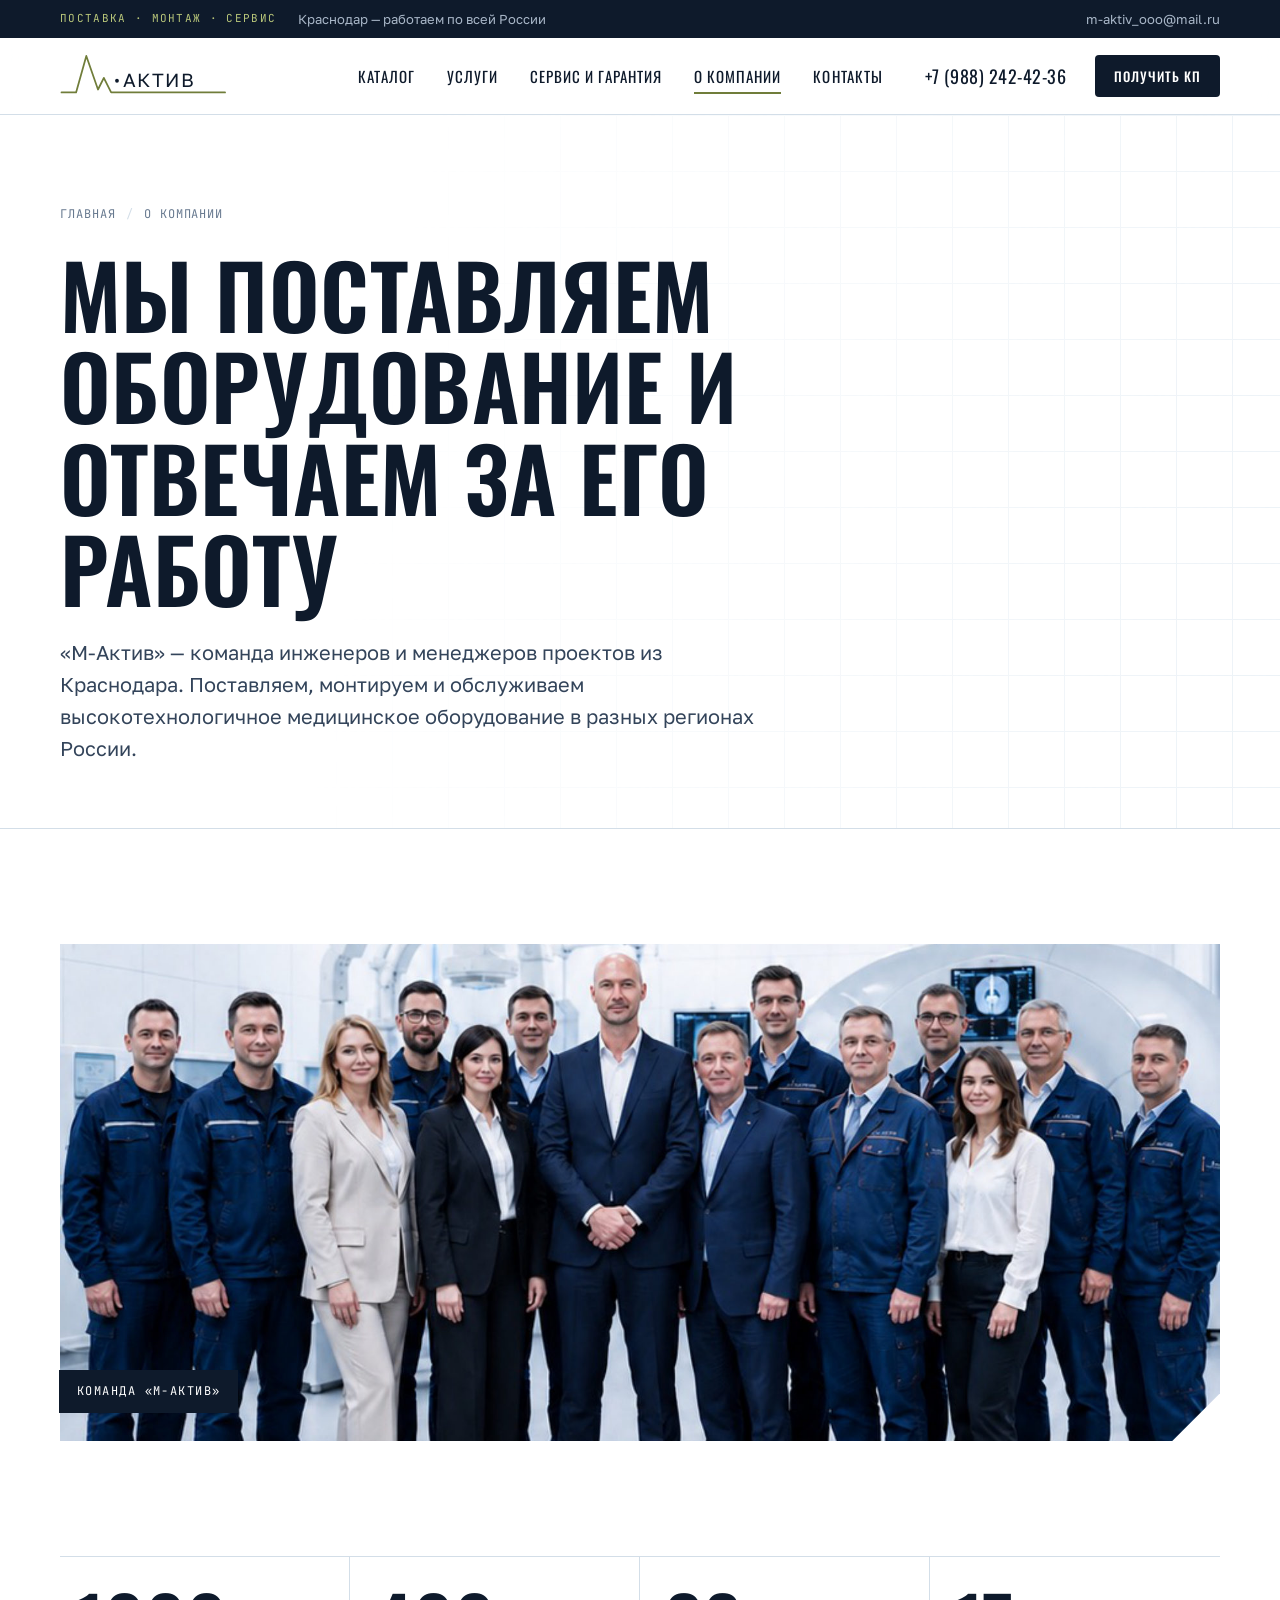
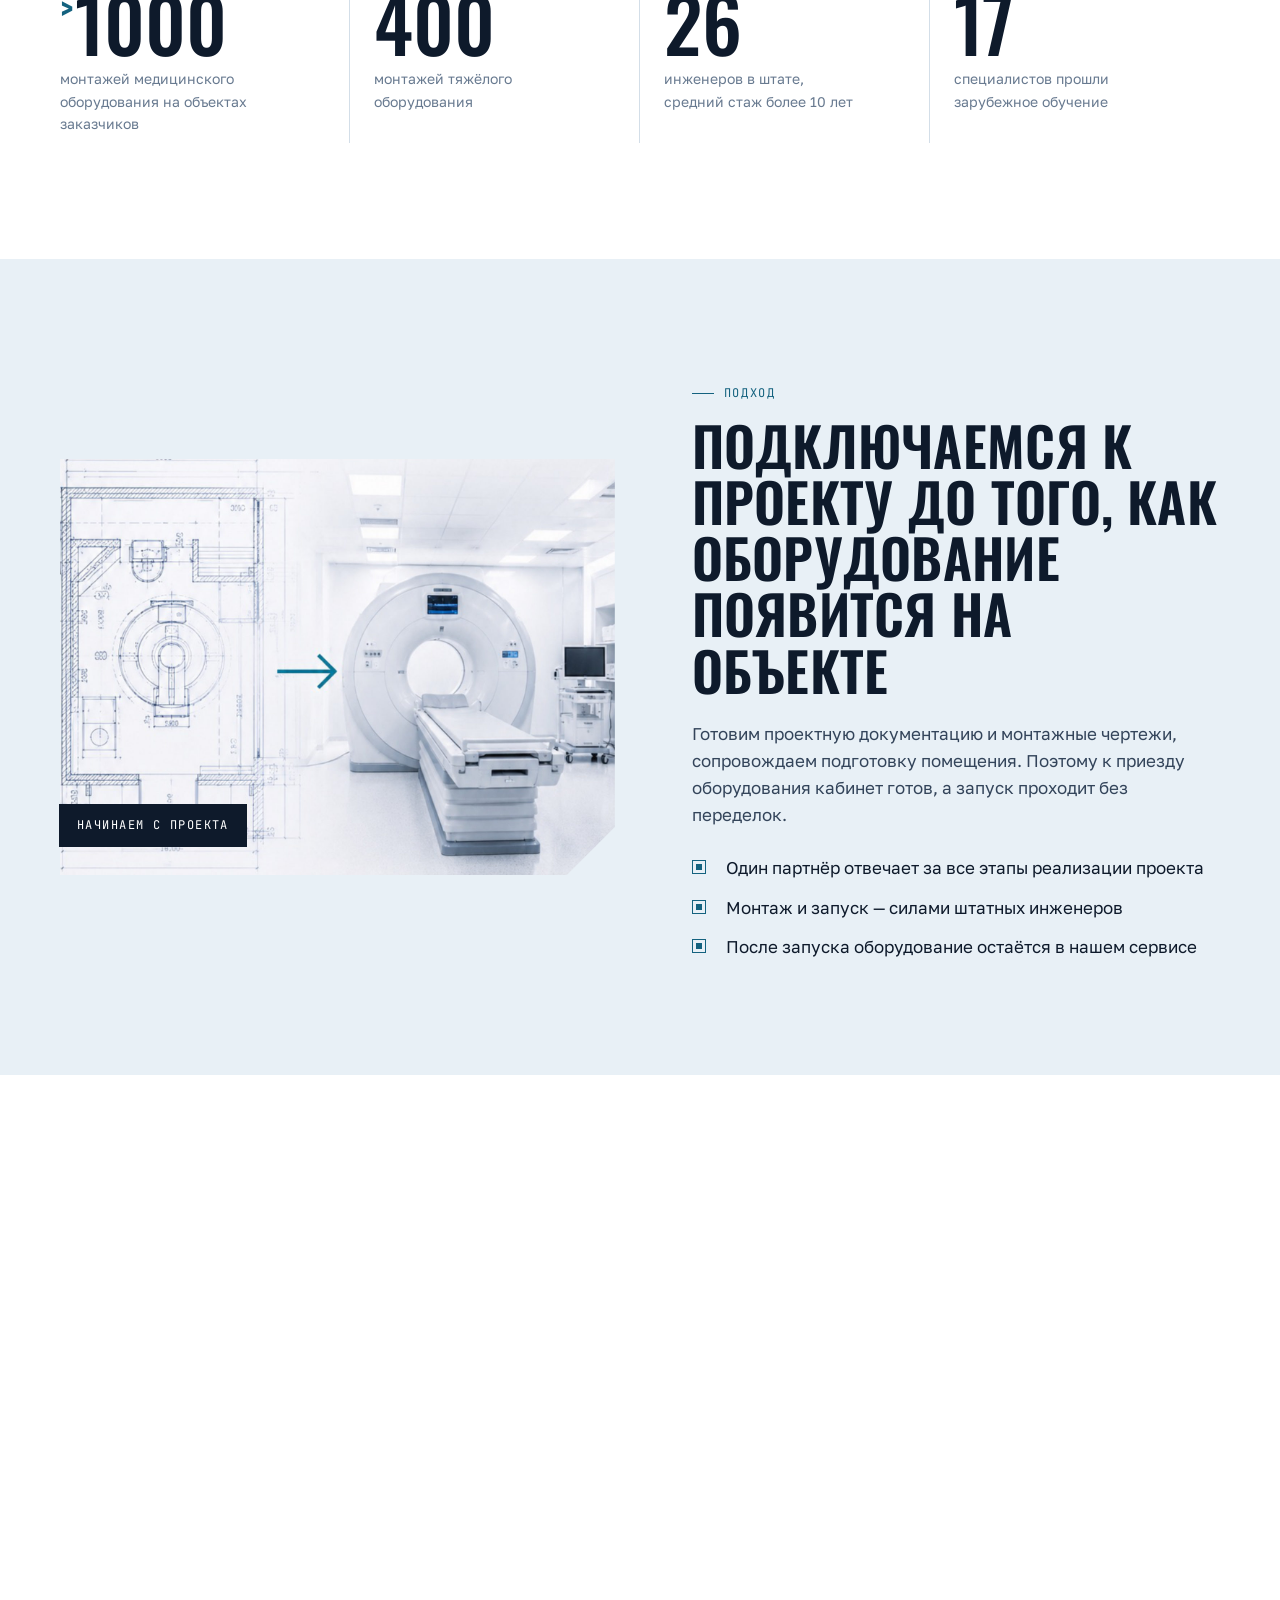
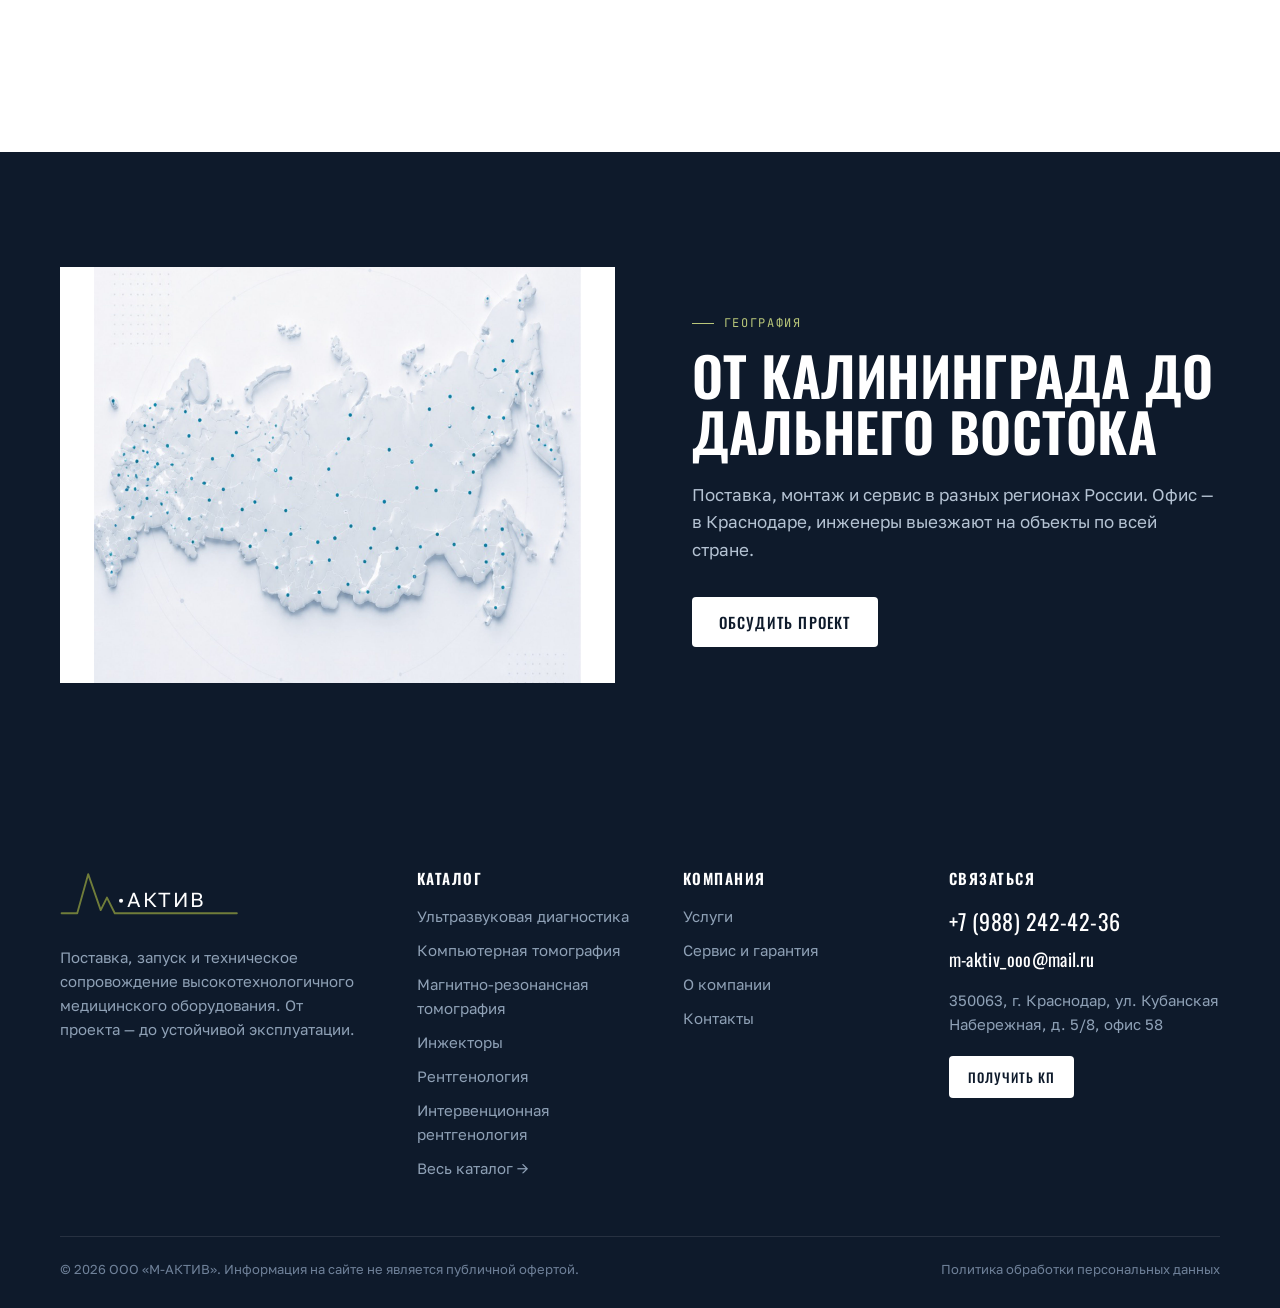
==== about.html @ 9fd32ac4 "[agent] add: страницы услуг, сервиса, о компании, контактов и политики Co-Authored-By: Claude Opus 5" ====
<!doctype html>
<html lang="ru">
<head>
  <meta charset="utf-8">
  <meta name="viewport" content="width=device-width, initial-scale=1">
  <title>О компании — М-Актив</title>
  <meta name="description" content="ООО «М-Актив» — поставка, монтаж и сервис высокотехнологичного медицинского оборудования. 26 инженеров, более 1000 монтажей, работа по всей России.">
  <link rel="icon" href="assets/img/favicon.svg" type="image/svg+xml">
  <link rel="preconnect" href="https://fonts.googleapis.com">
  <link rel="preconnect" href="https://fonts.gstatic.com" crossorigin>
  <link href="https://fonts.googleapis.com/css2?family=Golos+Text:wght@400;500;600&family=JetBrains+Mono:wght@400;500&family=Oswald:wght@400;500;600&display=swap" rel="stylesheet">
  <link rel="stylesheet" href="assets/css/style.css">
</head>
<body data-page="about">
  <div id="site-header"></div>

  <main>
    <section class="page-hero">
      <div class="wrap">
        <nav class="crumbs"><a href="index.html">Главная</a><span>/</span>О компании</nav>
        <h1>Мы поставляем оборудование и отвечаем за его работу</h1>
        <p class="page-hero__lead">«М-Актив» — команда инженеров и менеджеров проектов из Краснодара. Поставляем, монтируем и обслуживаем высокотехнологичное медицинское оборудование в разных регионах России.</p>
      </div>
    </section>

    <section class="section section--white" style="padding-bottom:0">
      <div class="wrap">
        <div class="split__media reveal">
          <img src="assets/img/team.jpg" alt="Команда М-Актив" style="aspect-ratio:21/9">
          <div class="tag">Команда «М-Актив»</div>
        </div>
      </div>
    </section>

    <section class="section section--white">
      <div class="wrap">
        <div class="stats reveal">
          <div class="stat"><div class="stat__num"><sup>&gt;</sup>1000</div><div class="stat__txt">монтажей медицинского оборудования на объектах заказчиков</div></div>
          <div class="stat"><div class="stat__num">400</div><div class="stat__txt">монтажей тяжёлого оборудования</div></div>
          <div class="stat"><div class="stat__num">26</div><div class="stat__txt">инженеров в штате, средний стаж более 10 лет</div></div>
          <div class="stat"><div class="stat__num">17</div><div class="stat__txt">специалистов прошли зарубежное обучение</div></div>
        </div>
      </div>
    </section>

    <section class="section section--ice">
      <div class="wrap split">
        <div class="split__media reveal">
          <img src="assets/img/project.jpg" alt="Монтажный чертёж кабинета МРТ и готовый кабинет">
          <div class="tag">Начинаем с проекта</div>
        </div>
        <div class="reveal">
          <span class="label">Подход</span>
          <h2>Подключаемся к проекту до того, как оборудование появится на объекте</h2>
          <p>Готовим проектную документацию и монтажные чертежи, сопровождаем подготовку помещения. Поэтому к приезду оборудования кабинет готов, а запуск проходит без переделок.</p>
          <ul class="checklist">
            <li>Один партнёр отвечает за все этапы реализации проекта</li>
            <li>Монтаж и запуск — силами штатных инженеров</li>
            <li>После запуска оборудование остаётся в нашем сервисе</li>
          </ul>
        </div>
      </div>
    </section>

    <section class="section section--white">
      <div class="wrap">
        <div class="section-head reveal">
          <div><span class="label">Партнёры</span><h2>Партнёрские и дистрибьюторские статусы</h2></div>
          <p>Работаем с ведущими производителями медицинского оборудования. Официальный сервисный партнёр Philips и Siemens Healthineers.</p>
        </div>
        <div class="brands reveal">
          <div class="brand"><div>Philips<small>Healthcare</small></div></div>
          <div class="brand"><div>Siemens<small>Healthineers</small></div></div>
          <div class="brand"><div>GE<small>HealthCare</small></div></div>
          <div class="brand"><div>Mindray<small>Medical</small></div></div>
        </div>
        <p class="brands-more reveal">А также: Canon Medical Systems · Brainlab · Dräger Medical · Ulrich Medical · Accuray</p>
      </div>
    </section>

    <section class="section section--dark">
      <div class="wrap split">
        <div class="split__media reveal">
          <img src="assets/img/map.jpg" alt="Карта объектов М-Актив" style="clip-path:none;object-fit:contain;background:#fff">
        </div>
        <div class="reveal">
          <span class="label" style="color:var(--olive-soft)">География</span>
          <h2>От Калининграда до Дальнего Востока</h2>
          <p>Поставка, монтаж и сервис в разных регионах России. Офис — в Краснодаре, инженеры выезжают на объекты по всей стране.</p>
          <div class="hero__actions"><button class="btn btn--light" data-kp>Обсудить проект</button></div>
        </div>
      </div>
    </section>
  </main>

  <div id="site-footer"></div>

  <script src="assets/js/catalog-data.js"></script>
  <script src="assets/js/layout.js"></script>
  <script>initLayout();</script>
</body>
</html>
---- assets/css/style.css ----
/* =========================================================
   М-АКТИВ — стиль «Клиническая точность»
   ========================================================= */
:root {
  --ink: #0E1A2B;
  --ink-2: #33445A;
  --muted: #687A90;
  --bg: #F5F8FB;
  --paper: #FFFFFF;
  --ice: #E8F0F6;
  --ice-2: #DCE7F0;
  --line: #D3DEE8;
  --accent: #14627F;
  --accent-deep: #0C4A62;
  --blue: #1C55A6;
  --olive: #707D3A;
  --olive-soft: #B9C77A;

  --f-display: "Oswald", "Arial Narrow", sans-serif;
  --f-body: "Golos Text", "Segoe UI", sans-serif;
  --f-mono: "JetBrains Mono", Consolas, monospace;

  --wrap: 1240px;
  --gutter: clamp(16px, 4vw, 40px);
  --radius: 4px;
  --shadow: 0 1px 2px rgba(14, 26, 43, .04), 0 12px 32px -12px rgba(14, 26, 43, .14);
  --ease: cubic-bezier(.2, .7, .2, 1);
}

*, *::before, *::after { box-sizing: border-box; }
html { scroll-behavior: smooth; -webkit-text-size-adjust: 100%; }
body {
  margin: 0;
  font-family: var(--f-body);
  font-size: 17px;
  line-height: 1.6;
  color: var(--ink-2);
  background: var(--bg);
  overflow-x: hidden;
}
img { max-width: 100%; display: block; }
a { color: inherit; text-decoration: none; }
button { font: inherit; cursor: pointer; }
h1, h2, h3, h4 {
  font-family: var(--f-display);
  color: var(--ink);
  font-weight: 600;
  text-transform: uppercase;
  line-height: 1.04;
  letter-spacing: .005em;
  margin: 0;
}
p { margin: 0; }

.wrap { width: 100%; max-width: var(--wrap); margin: 0 auto; padding: 0 var(--gutter); }

/* ---------- мелкие элементы ---------- */
.label {
  font-family: var(--f-mono);
  font-size: 12px;
  letter-spacing: .14em;
  text-transform: uppercase;
  color: var(--accent);
  display: inline-flex;
  align-items: center;
  gap: 10px;
}
.label::before { content: ""; width: 22px; height: 1px; background: currentColor; }

.btn {
  display: inline-flex; align-items: center; justify-content: center; gap: 10px;
  min-height: 50px; padding: 0 26px;
  font-family: var(--f-display); font-size: 15px; font-weight: 500;
  letter-spacing: .08em; text-transform: uppercase;
  border: 1px solid transparent; border-radius: var(--radius);
  transition: background .25s var(--ease), color .25s var(--ease), border-color .25s var(--ease), transform .25s var(--ease);
  white-space: nowrap;
}
.btn svg { width: 18px; height: 18px; transition: transform .25s var(--ease); }
.btn:hover svg { transform: translateX(4px); }
.btn--primary { background: var(--ink); color: #fff; }
.btn--primary:hover { background: var(--accent); }
.btn--accent { background: var(--accent); color: #fff; }
.btn--accent:hover { background: var(--accent-deep); }
.btn--ghost { border-color: var(--ink); color: var(--ink); background: transparent; }
.btn--ghost:hover { background: var(--ink); color: #fff; }
.btn--light { background: #fff; color: var(--ink); }
.btn--light:hover { background: var(--olive-soft); }
.btn--sm { min-height: 42px; padding: 0 18px; font-size: 13px; }
.btn--block { width: 100%; }

.link-arrow {
  font-family: var(--f-display); text-transform: uppercase; letter-spacing: .08em;
  font-size: 14px; color: var(--accent); display: inline-flex; align-items: center; gap: 8px;
}
.link-arrow::after { content: "→"; transition: transform .25s var(--ease); }
.link-arrow:hover::after { transform: translateX(4px); }

/* ---------- шапка ---------- */
.topbar { background: var(--ink); color: #A9B7C8; font-size: 13px; }
.topbar .wrap { display: flex; justify-content: space-between; align-items: center; min-height: 38px; gap: 16px; }
.topbar a:hover { color: #fff; }
.topbar__left { display: flex; gap: 22px; align-items: center; }
.topbar__right { display: flex; gap: 22px; align-items: center; }
.topbar__badge { font-family: var(--f-mono); font-size: 11px; letter-spacing: .12em; text-transform: uppercase; color: var(--olive-soft); }

.header {
  position: sticky; top: 0; z-index: 50;
  background: rgba(255, 255, 255, .92);
  backdrop-filter: saturate(1.4) blur(12px);
  -webkit-backdrop-filter: saturate(1.4) blur(12px);
  border-bottom: 1px solid var(--line);
}
.header .wrap { display: flex; align-items: center; gap: 28px; min-height: 76px; }
.logo { display: inline-flex; align-items: center; flex-shrink: 0; }
.logo svg { width: 168px; height: auto; }
.nav { display: flex; gap: 4px; margin-left: auto; }
.nav a {
  font-family: var(--f-display); font-size: 15px; letter-spacing: .07em; text-transform: uppercase;
  color: var(--ink); padding: 10px 14px; position: relative;
}
.nav a::after {
  content: ""; position: absolute; left: 14px; right: 14px; bottom: 4px; height: 2px;
  background: var(--olive); transform: scaleX(0); transform-origin: left; transition: transform .3s var(--ease);
}
.nav a:hover::after, .nav a.is-active::after { transform: scaleX(1); }
.header__phone { font-family: var(--f-display); font-size: 18px; color: var(--ink); letter-spacing: .03em; white-space: nowrap; }
.header__phone:hover { color: var(--accent); }
.burger { display: none; width: 46px; height: 46px; border: 1px solid var(--line); background: #fff; border-radius: var(--radius); margin-left: auto; position: relative; }
.burger span, .burger span::before, .burger span::after {
  position: absolute; left: 12px; width: 20px; height: 2px; background: var(--ink); content: ""; transition: transform .3s var(--ease), opacity .2s;
}
.burger span { top: 22px; }
.burger span::before { left: 0; top: -7px; }
.burger span::after { left: 0; top: 7px; }
.menu-open .burger span { background: transparent; }
.menu-open .burger span::before { transform: translateY(7px) rotate(45deg); }
.menu-open .burger span::after { transform: translateY(-7px) rotate(-45deg); }

.mobile-menu {
  display: none; position: fixed; inset: 76px 0 0 0; z-index: 49; background: #fff;
  padding: 24px var(--gutter) 40px; overflow-y: auto; flex-direction: column; gap: 4px;
}
.menu-open .mobile-menu { display: flex; }
.mobile-menu a.mm-link {
  font-family: var(--f-display); font-size: 28px; text-transform: uppercase; color: var(--ink);
  padding: 12px 0; border-bottom: 1px solid var(--line);
}
.mobile-menu .mm-contacts { margin-top: 24px; display: grid; gap: 10px; font-size: 18px; color: var(--ink); }
.mobile-menu .btn { margin-top: 20px; }

/* ---------- секции ---------- */
.section { padding: clamp(64px, 9vw, 120px) 0; position: relative; }
.section--white { background: var(--paper); }
.section--ice { background: var(--ice); }
.section--dark { background: var(--ink); color: #B5C3D3; }
.section--dark h2, .section--dark h3 { color: #fff; }
.section-head { display: flex; justify-content: space-between; align-items: end; gap: 32px; margin-bottom: clamp(36px, 5vw, 56px); flex-wrap: wrap; }
.section-head h2 { font-size: clamp(34px, 5vw, 60px); margin-top: 14px; max-width: 16ch; }
.section-head p { max-width: 46ch; color: var(--muted); }
.section--dark .section-head p { color: #8FA1B6; }

/* сетка из тонких технических линий на фоне */
.tech-bg {
  background-image:
    linear-gradient(var(--line) 1px, transparent 1px),
    linear-gradient(90deg, var(--line) 1px, transparent 1px);
  background-size: 64px 64px;
  background-position: -1px -1px;
}

/* ---------- первый экран (общий для внутренних страниц) ---------- */
.page-hero { position: relative; padding: clamp(48px, 7vw, 96px) 0 clamp(40px, 5vw, 64px); background: var(--paper); overflow: hidden; border-bottom: 1px solid var(--line); }
.page-hero::before {
  content: ""; position: absolute; inset: 0; opacity: .55;
  background-image: linear-gradient(var(--ice-2) 1px, transparent 1px), linear-gradient(90deg, var(--ice-2) 1px, transparent 1px);
  background-size: 56px 56px;
  mask-image: linear-gradient(100deg, transparent 30%, #000 100%);
  -webkit-mask-image: linear-gradient(100deg, transparent 30%, #000 100%);
}
.page-hero .wrap { position: relative; }
.crumbs { font-family: var(--f-mono); font-size: 12px; letter-spacing: .08em; text-transform: uppercase; color: var(--muted); display: flex; gap: 10px; flex-wrap: wrap; margin-bottom: 24px; }
.crumbs a:hover { color: var(--accent); }
.crumbs span { color: var(--line); }
.page-hero h1 { font-size: clamp(40px, 7vw, 88px); max-width: 15ch; }
.page-hero__lead { margin-top: 22px; max-width: 58ch; font-size: clamp(17px, 1.6vw, 20px); color: var(--ink-2); }

/* ---------- пульс-линия ---------- */
.pulse-line { width: 100%; height: 80px; display: block; }
.pulse-line path { stroke: var(--olive); stroke-width: 2; fill: none; stroke-dasharray: 2200; stroke-dashoffset: 2200; animation: draw 2.6s .3s var(--ease) forwards; }
@keyframes draw { to { stroke-dashoffset: 0; } }

/* ---------- карточки направлений ---------- */
.cat-grid { display: grid; grid-template-columns: repeat(4, 1fr); gap: 1px; background: var(--line); border: 1px solid var(--line); }
.cat-card {
  background: var(--paper); padding: 26px 24px 24px; display: flex; flex-direction: column; gap: 14px; min-height: 230px;
  position: relative; transition: background .3s var(--ease);
}
.cat-card:hover { background: var(--ice); }
.cat-card__num { font-family: var(--f-mono); font-size: 12px; color: var(--muted); letter-spacing: .1em; }
.cat-card__icon { width: 46px; height: 46px; color: var(--accent); }
.cat-card__icon svg { width: 100%; height: 100%; }
.cat-card h3 { font-size: 22px; line-height: 1.1; }
.cat-card p { font-size: 14px; color: var(--muted); }
.cat-card__more { margin-top: auto; font-family: var(--f-mono); font-size: 12px; letter-spacing: .1em; text-transform: uppercase; color: var(--accent); }
.cat-card__arrow { position: absolute; top: 24px; right: 22px; color: var(--line); font-size: 22px; transition: color .3s, transform .3s var(--ease); }
.cat-card:hover .cat-card__arrow { color: var(--accent); transform: translate(3px, -3px); }
.cat-card--photo { padding: 0; overflow: hidden; }
.cat-card--photo .cat-card__img { aspect-ratio: 16/10; overflow: hidden; }
.cat-card--photo .cat-card__img img { width: 100%; height: 100%; object-fit: cover; transition: transform .8s var(--ease); }
.cat-card--photo:hover .cat-card__img img { transform: scale(1.05); }
.cat-card--photo .cat-card__body { padding: 20px 24px 24px; display: flex; flex-direction: column; gap: 10px; flex: 1; }

/* ---------- цифры ---------- */
.stats { display: grid; grid-template-columns: repeat(4, 1fr); border-top: 1px solid var(--line); }
.stat { padding: 28px 24px 8px 0; border-right: 1px solid var(--line); }
.stat + .stat { padding-left: 24px; }
.stat:last-child { border-right: 0; }
.stat__num { font-family: var(--f-display); font-size: clamp(48px, 6vw, 84px); line-height: .95; color: var(--ink); font-weight: 500; }
.stat__num sup { font-size: .45em; color: var(--accent); vertical-align: top; position: relative; top: .2em; margin-right: 2px; }
.stat__txt { margin-top: 10px; font-size: 14px; color: var(--muted); max-width: 22ch; }
.section--dark .stats, .section--dark .stat { border-color: rgba(255, 255, 255, .12); }
.section--dark .stat__num { color: #fff; }

/* ---------- путь проекта ---------- */
.steps { display: grid; grid-template-columns: repeat(7, 1fr); position: relative; }
.steps::before { content: ""; position: absolute; left: 0; right: 0; top: 23px; height: 1px; background: rgba(255, 255, 255, .18); }
.step { position: relative; padding-right: 16px; }
.step__dot {
  width: 47px; height: 47px; border-radius: 50%; border: 1px solid rgba(255, 255, 255, .25); background: var(--ink);
  display: grid; place-items: center; font-family: var(--f-mono); font-size: 13px; color: var(--olive-soft); position: relative;
}
.step h3 { font-size: 20px; margin: 22px 0 8px; }
.step p { font-size: 14px; color: #8FA1B6; }

/* ---------- блок фото + текст ---------- */
.split { display: grid; grid-template-columns: 1.05fr 1fr; gap: clamp(32px, 6vw, 88px); align-items: center; }
.split--rev .split__media { order: 2; }
.split__media { position: relative; }
.split__media img { width: 100%; aspect-ratio: 4/3; object-fit: cover; clip-path: polygon(0 0, 100% 0, 100% calc(100% - 48px), calc(100% - 48px) 100%, 0 100%); }
.split__media .tag {
  position: absolute; left: -1px; bottom: 28px; background: var(--ink); color: #fff; padding: 12px 18px;
  font-family: var(--f-mono); font-size: 12px; letter-spacing: .12em; text-transform: uppercase;
}
.split h2 { font-size: clamp(32px, 4.4vw, 54px); margin: 14px 0 22px; }
.split p + p { margin-top: 14px; }
.checklist { list-style: none; padding: 0; margin: 26px 0 0; display: grid; gap: 12px; }
.checklist li { display: grid; grid-template-columns: 22px 1fr; gap: 12px; align-items: start; color: var(--ink); }
.checklist li::before { content: ""; width: 14px; height: 14px; margin-top: 6px; border: 1px solid var(--accent); background: linear-gradient(var(--accent), var(--accent)) center/6px 6px no-repeat; }

/* ---------- бренды ---------- */
.brands { display: grid; grid-template-columns: repeat(4, 1fr); border-top: 1px solid var(--line); border-left: 1px solid var(--line); }
.brand {
  border-right: 1px solid var(--line); border-bottom: 1px solid var(--line); min-height: 120px; display: grid; place-items: center;
  font-family: var(--f-display); font-size: clamp(20px, 2.4vw, 28px); text-transform: uppercase; letter-spacing: .06em; color: var(--ink-2);
  text-align: center; padding: 16px; transition: background .3s, color .3s;
}
.brand small { display: block; font-family: var(--f-mono); font-size: 10px; letter-spacing: .14em; color: var(--muted); margin-top: 4px; }
.brand:hover { background: var(--paper); color: var(--accent); }
.brands-more { margin-top: 20px; font-family: var(--f-mono); font-size: 12px; letter-spacing: .1em; text-transform: uppercase; color: var(--muted); }

/* ---------- услуги ---------- */
.svc-grid { display: grid; grid-template-columns: repeat(3, 1fr); gap: 20px; }
.svc {
  background: var(--paper); border: 1px solid var(--line); padding: 30px 28px; display: flex; flex-direction: column; gap: 14px;
  position: relative; transition: border-color .3s, box-shadow .3s, transform .3s var(--ease);
}
.svc:hover { border-color: var(--accent); box-shadow: var(--shadow); transform: translateY(-3px); }
.svc__num { font-family: var(--f-mono); font-size: 12px; color: var(--olive); letter-spacing: .1em; }
.svc__icon { width: 40px; height: 40px; color: var(--accent); }
.svc h3 { font-size: 24px; }
.svc p { font-size: 15px; color: var(--muted); }
.svc ul { margin: 4px 0 0; padding-left: 18px; font-size: 15px; color: var(--ink-2); }
.svc ul li + li { margin-top: 4px; }

/* ---------- баннер-призыв ---------- */
.cta { position: relative; overflow: hidden; background: var(--accent-deep); color: #CFE0EA; }
.cta::before {
  content: ""; position: absolute; inset: 0; opacity: .14;
  background-image: linear-gradient(#fff 1px, transparent 1px), linear-gradient(90deg, #fff 1px, transparent 1px);
  background-size: 48px 48px;
  mask-image: radial-gradient(ellipse at 80% 50%, #000 0%, transparent 70%);
  -webkit-mask-image: radial-gradient(ellipse at 80% 50%, #000 0%, transparent 70%);
}
.cta .wrap { position: relative; display: grid; grid-template-columns: 1.2fr 1fr; gap: 48px; align-items: center; }
.cta h2 { color: #fff; font-size: clamp(32px, 4.6vw, 56px); }
.cta p { margin-top: 18px; max-width: 48ch; }
.cta__actions { display: flex; flex-direction: column; gap: 14px; align-items: flex-start; }
.cta__contact { font-family: var(--f-display); font-size: clamp(22px, 2.6vw, 30px); color: #fff; letter-spacing: .02em; }
.cta__contact:hover { color: var(--olive-soft); }

/* ---------- карточки товаров ---------- */
.subnav { display: flex; flex-wrap: wrap; gap: 8px; margin-bottom: 40px; }
.chip {
  font-family: var(--f-mono); font-size: 12px; letter-spacing: .08em; text-transform: uppercase;
  padding: 10px 16px; border: 1px solid var(--line); background: var(--paper); color: var(--ink-2); border-radius: 40px; transition: all .2s;
}
.chip:hover, .chip.is-active { border-color: var(--ink); background: var(--ink); color: #fff; }
.sub-block + .sub-block { margin-top: 64px; }
.sub-block h2 { font-size: clamp(26px, 3vw, 36px); margin-bottom: 24px; display: flex; align-items: baseline; gap: 16px; }
.sub-block h2 small { font-family: var(--f-mono); font-size: 12px; color: var(--muted); letter-spacing: .1em; }
.prod-grid { display: grid; grid-template-columns: repeat(4, 1fr); gap: 20px; }
.prod {
  background: var(--paper); border: 1px solid var(--line); display: flex; flex-direction: column; transition: border-color .3s, box-shadow .3s;
}
.prod:hover { border-color: var(--ice-2); box-shadow: var(--shadow); }
.prod__visual {
  aspect-ratio: 4/3; position: relative; overflow: hidden; display: grid; place-items: center; color: var(--accent);
  background: radial-gradient(circle at 50% 60%, #fff 0%, var(--ice) 75%);
  border-bottom: 1px solid var(--line);
}
.prod__visual svg { width: 34%; height: auto; opacity: .85; }
.prod__visual img { width: 100%; height: 100%; object-fit: cover; }
.prod__brand { position: absolute; top: 14px; left: 14px; font-family: var(--f-mono); font-size: 11px; letter-spacing: .12em; text-transform: uppercase; color: var(--ink); background: rgba(255,255,255,.85); padding: 4px 8px; }
.prod__body { padding: 20px; display: flex; flex-direction: column; gap: 8px; flex: 1; }
.prod__type { font-size: 13px; color: var(--muted); }
.prod h3 { font-size: 21px; line-height: 1.12; }
.prod__desc { font-size: 14px; color: var(--ink-2); }
.prod__price { margin-top: auto; padding-top: 14px; font-family: var(--f-mono); font-size: 12px; letter-spacing: .08em; text-transform: uppercase; color: var(--muted); }
.prod .btn { margin-top: 10px; }

.note {
  margin-top: 48px; padding: 22px 26px; border-left: 3px solid var(--olive); background: var(--paper);
  font-size: 15px; color: var(--ink-2);
}

/* ---------- контакты / реквизиты ---------- */
.contact-grid { display: grid; grid-template-columns: 1fr 1fr; gap: 20px; }
.contact-card { background: var(--paper); border: 1px solid var(--line); padding: 32px; }
.contact-card h3 { font-size: 22px; margin-bottom: 18px; }
.contact-big { font-family: var(--f-display); font-size: clamp(26px, 3vw, 36px); color: var(--ink); display: block; letter-spacing: .02em; word-break: break-word; }
.contact-big:hover { color: var(--accent); }
.contact-sub { font-size: 14px; color: var(--muted); margin-top: 4px; }
.req { width: 100%; border-collapse: collapse; font-size: 15px; }
.req td { padding: 12px 0; border-bottom: 1px solid var(--line); vertical-align: top; }
.req td:first-child { color: var(--muted); width: 38%; padding-right: 16px; }
.req td:last-child { color: var(--ink); font-family: var(--f-mono); font-size: 14px; word-break: break-word; }
.req tr:last-child td { border-bottom: 0; }

.prose { max-width: 760px; }
.prose h2 { font-size: 28px; margin: 40px 0 14px; }
.prose p, .prose li { color: var(--ink-2); }
.prose p + p { margin-top: 12px; }

/* ---------- подвал ---------- */
.footer { background: var(--ink); color: #8FA1B6; padding: 72px 0 28px; font-size: 15px; }
.footer__grid { display: grid; grid-template-columns: 1.4fr 1fr 1fr 1.2fr; gap: 40px; }
.footer .logo svg { width: 180px; }
.footer .logo .logo-text, .footer .logo .logo-dot { fill: #fff; }
.footer h4 { font-size: 15px; color: #fff; letter-spacing: .1em; margin-bottom: 18px; }
.footer ul { list-style: none; padding: 0; margin: 0; display: grid; gap: 10px; }
.footer a:hover { color: #fff; }
.footer__about { margin-top: 18px; max-width: 34ch; }
.footer__contact { font-family: var(--f-display); font-size: 22px; color: #fff; display: block; letter-spacing: .02em; word-break: break-word; }
.footer__bottom {
  margin-top: 56px; padding-top: 22px; border-top: 1px solid rgba(255, 255, 255, .1);
  display: flex; justify-content: space-between; gap: 20px; flex-wrap: wrap; font-size: 13px; color: #6F8199;
}

/* ---------- окно «Получить КП» ---------- */
.modal { position: fixed; inset: 0; z-index: 100; display: none; align-items: center; justify-content: center; padding: 16px; }
.modal.is-open { display: flex; }
.modal__overlay { position: absolute; inset: 0; background: rgba(14, 26, 43, .6); backdrop-filter: blur(4px); animation: fade .25s ease; }
.modal__box {
  position: relative; background: var(--paper); width: 100%; max-width: 560px; max-height: calc(100vh - 32px); overflow-y: auto;
  padding: clamp(24px, 4vw, 44px); animation: rise .35s var(--ease);
}
.modal__close { position: absolute; top: 14px; right: 14px; width: 40px; height: 40px; border: 0; background: var(--ice); font-size: 22px; line-height: 1; color: var(--ink); border-radius: 50%; }
.modal__close:hover { background: var(--ice-2); }
.modal h2 { font-size: clamp(28px, 4vw, 38px); margin: 12px 0 8px; }
.modal__sub { color: var(--muted); font-size: 15px; margin-bottom: 24px; }
@keyframes fade { from { opacity: 0; } }
@keyframes rise { from { opacity: 0; transform: translateY(16px); } }

.form { display: grid; gap: 14px; }
.form__row { display: grid; grid-template-columns: 1fr 1fr; gap: 14px; }
.field { display: grid; gap: 6px; }
.field span { font-family: var(--f-mono); font-size: 11px; letter-spacing: .12em; text-transform: uppercase; color: var(--muted); }
.field input, .field textarea, .field select {
  font: inherit; font-size: 16px; color: var(--ink); background: var(--bg); border: 1px solid var(--line); border-radius: var(--radius);
  padding: 13px 14px; width: 100%; transition: border-color .2s, background .2s;
}
.field textarea { resize: vertical; min-height: 90px; }
.field input:focus, .field textarea:focus, .field select:focus { outline: none; border-color: var(--accent); background: #fff; }
.consent { display: grid; grid-template-columns: 20px 1fr; gap: 10px; font-size: 13px; color: var(--muted); align-items: start; }
.consent input { margin-top: 3px; accent-color: var(--accent); }
.consent a { color: var(--accent); text-decoration: underline; }
.form__ok { display: none; text-align: center; padding: 20px 0 8px; }
.form__ok h3 { font-size: 28px; margin-bottom: 10px; }
.form.is-sent { display: none; }
.form.is-sent + .form__ok { display: block; }

/* ---------- появление при прокрутке ---------- */
.reveal { opacity: 0; transform: translateY(24px); transition: opacity .8s var(--ease), transform .8s var(--ease); }
.reveal.is-in { opacity: 1; transform: none; }
@media (prefers-reduced-motion: reduce) {
  .reveal { opacity: 1; transform: none; transition: none; }
  .pulse-line path { animation: none; stroke-dashoffset: 0; }
  html { scroll-behavior: auto; }
}

:focus-visible { outline: 2px solid var(--accent); outline-offset: 3px; }

/* ---------- адаптив ---------- */
@media (max-width: 1100px) {
  .nav, .header__phone, .header .btn { display: none; }
  .burger { display: block; }
  .cat-grid, .prod-grid { grid-template-columns: repeat(3, 1fr); }
  .steps { grid-template-columns: repeat(4, 1fr); row-gap: 40px; }
  .steps::before { display: none; }
  .footer__grid { grid-template-columns: 1fr 1fr; }
}
@media (max-width: 860px) {
  .topbar__left .topbar__badge { display: none; }
  .split, .cta .wrap, .contact-grid { grid-template-columns: 1fr; }
  .split--rev .split__media { order: 0; }
  .svc-grid { grid-template-columns: 1fr 1fr; }
  .stats { grid-template-columns: 1fr 1fr; }
  .stat:nth-child(2) { border-right: 0; }
  .stat:nth-child(3) { padding-left: 0; }
  .stat:nth-child(n+3) { border-top: 1px solid var(--line); }
  .brands { grid-template-columns: repeat(2, 1fr); }
  .cat-grid, .prod-grid { grid-template-columns: 1fr 1fr; }
}
@media (max-width: 560px) {
  body { font-size: 16px; }
  .topbar__left { display: none; }
  .topbar .wrap { justify-content: center; }
  .logo svg { width: 140px; }
  .header .wrap { min-height: 64px; }
  .mobile-menu { inset: 64px 0 0 0; }
  .cat-grid, .prod-grid, .svc-grid { grid-template-columns: 1fr; }
  .steps { grid-template-columns: 1fr 1fr; }
  .form__row { grid-template-columns: 1fr; }
  .footer__grid { grid-template-columns: 1fr; }
  .stat__num { font-size: 44px; }
  .stat, .stat + .stat { padding: 20px 12px 8px 0; }
  .stat:nth-child(even) { padding-left: 12px; }
  .cat-card { min-height: 0; }
  .req td:first-child { width: 44%; }
}

/* ---------- главная: первый экран ---------- */
.hero { position: relative; background: var(--paper); overflow: hidden; border-bottom: 1px solid var(--line); }
.hero::before {
  content: ""; position: absolute; inset: 0;
  background-image: linear-gradient(var(--ice-2) 1px, transparent 1px), linear-gradient(90deg, var(--ice-2) 1px, transparent 1px);
  background-size: 64px 64px; opacity: .5;
  mask-image: linear-gradient(90deg, #000 0%, transparent 55%);
  -webkit-mask-image: linear-gradient(90deg, #000 0%, transparent 55%);
}
.hero__grid { position: relative; display: grid; grid-template-columns: 1.08fr 1fr; gap: clamp(28px, 4vw, 64px); align-items: center; padding: clamp(40px, 6vw, 88px) 0 0; }
.hero h1 { font-size: clamp(46px, 7.4vw, 104px); line-height: .95; margin-top: 20px; }
.hero h1 em { font-style: normal; color: var(--accent); }
.hero__lead { margin-top: 26px; font-size: clamp(17px, 1.6vw, 20px); max-width: 46ch; color: var(--ink-2); }
.hero__actions { display: flex; gap: 14px; margin-top: 34px; flex-wrap: wrap; }
.hero__media { position: relative; align-self: stretch; min-height: 420px; }
.hero__media img {
  position: absolute; inset: 0; width: 100%; height: 100%; object-fit: cover;
  clip-path: polygon(12% 0, 100% 0, 100% 100%, 0 100%, 0 14%);
}
.hero__chip {
  position: absolute; left: -12px; bottom: 32px; background: var(--ink); color: #fff; padding: 16px 20px; max-width: 260px;
  box-shadow: var(--shadow);
}
.hero__chip b { font-family: var(--f-display); font-size: 34px; font-weight: 500; display: block; line-height: 1; }
.hero__chip span { font-size: 13px; color: #A9B7C8; }
.hero__flow { display: flex; gap: 14px; align-items: center; flex-wrap: wrap; margin-top: 34px; font-family: var(--f-display); font-size: 18px; letter-spacing: .14em; text-transform: uppercase; color: var(--accent); }
.hero__flow i { font-style: normal; color: var(--olive); }
.hero .pulse-line { margin-top: clamp(24px, 4vw, 48px); }

.trust { display: flex; flex-wrap: wrap; gap: 10px 28px; align-items: center; padding: 22px 0 30px; font-family: var(--f-mono); font-size: 12px; letter-spacing: .12em; text-transform: uppercase; color: var(--muted); }
.trust b { color: var(--ink); font-weight: 500; }

@media (max-width: 860px) {
  .hero__grid { grid-template-columns: 1fr; }
  .hero__media { min-height: 0; aspect-ratio: 16/10; }
  .hero__chip { left: 12px; bottom: 12px; padding: 12px 14px; }
  .hero__chip b { font-size: 26px; }
}
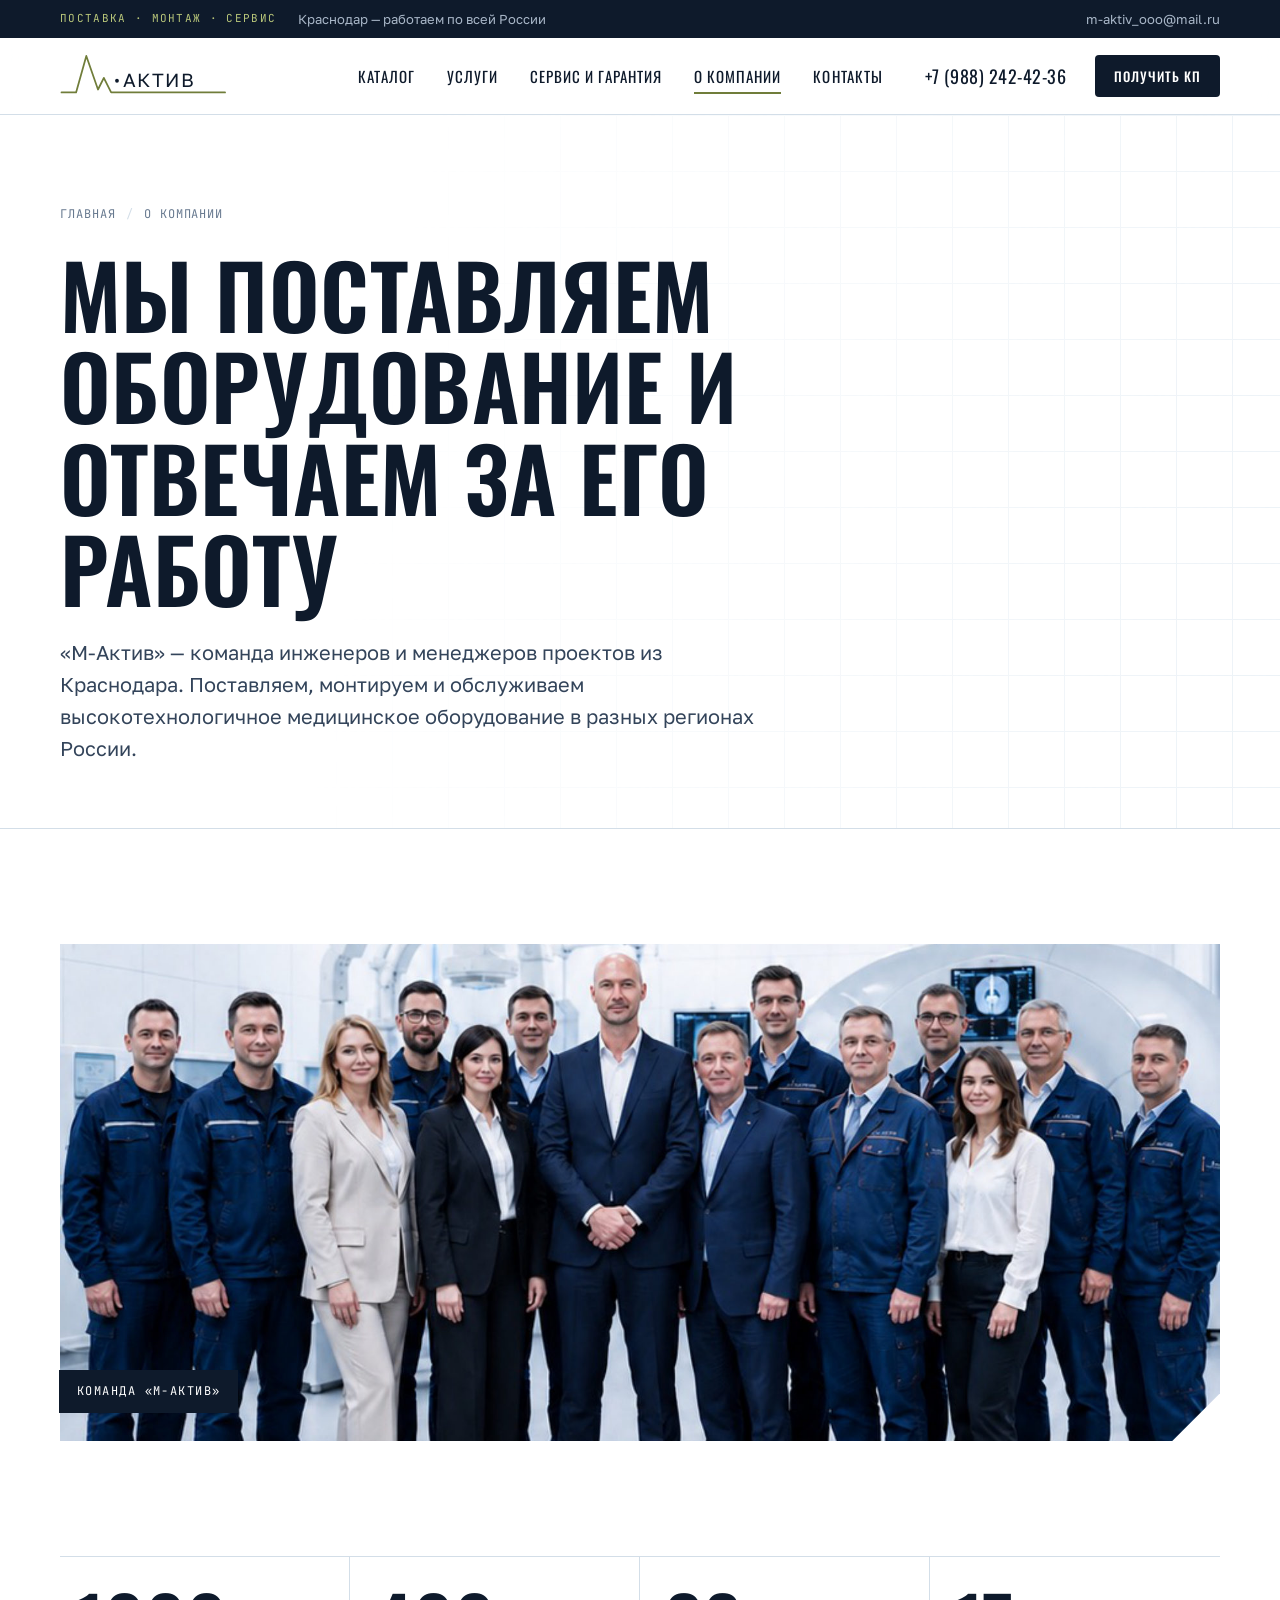
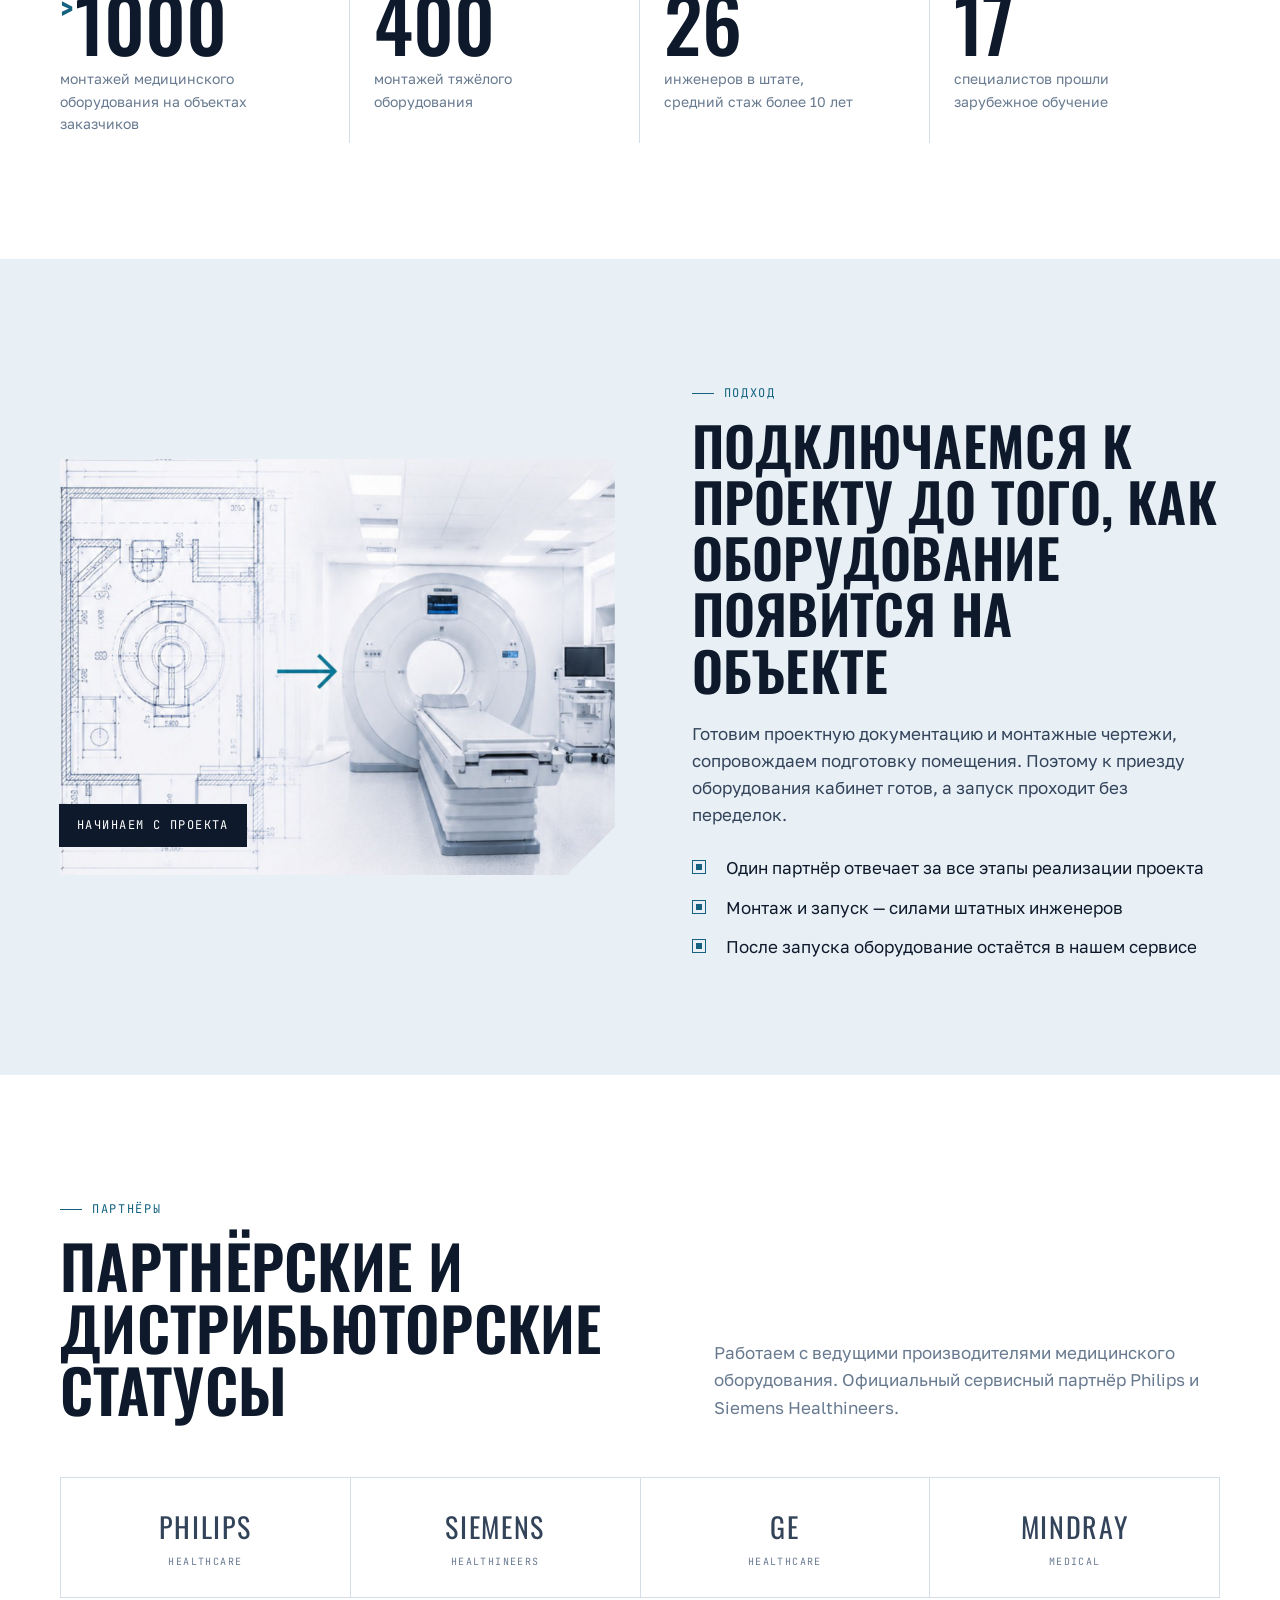
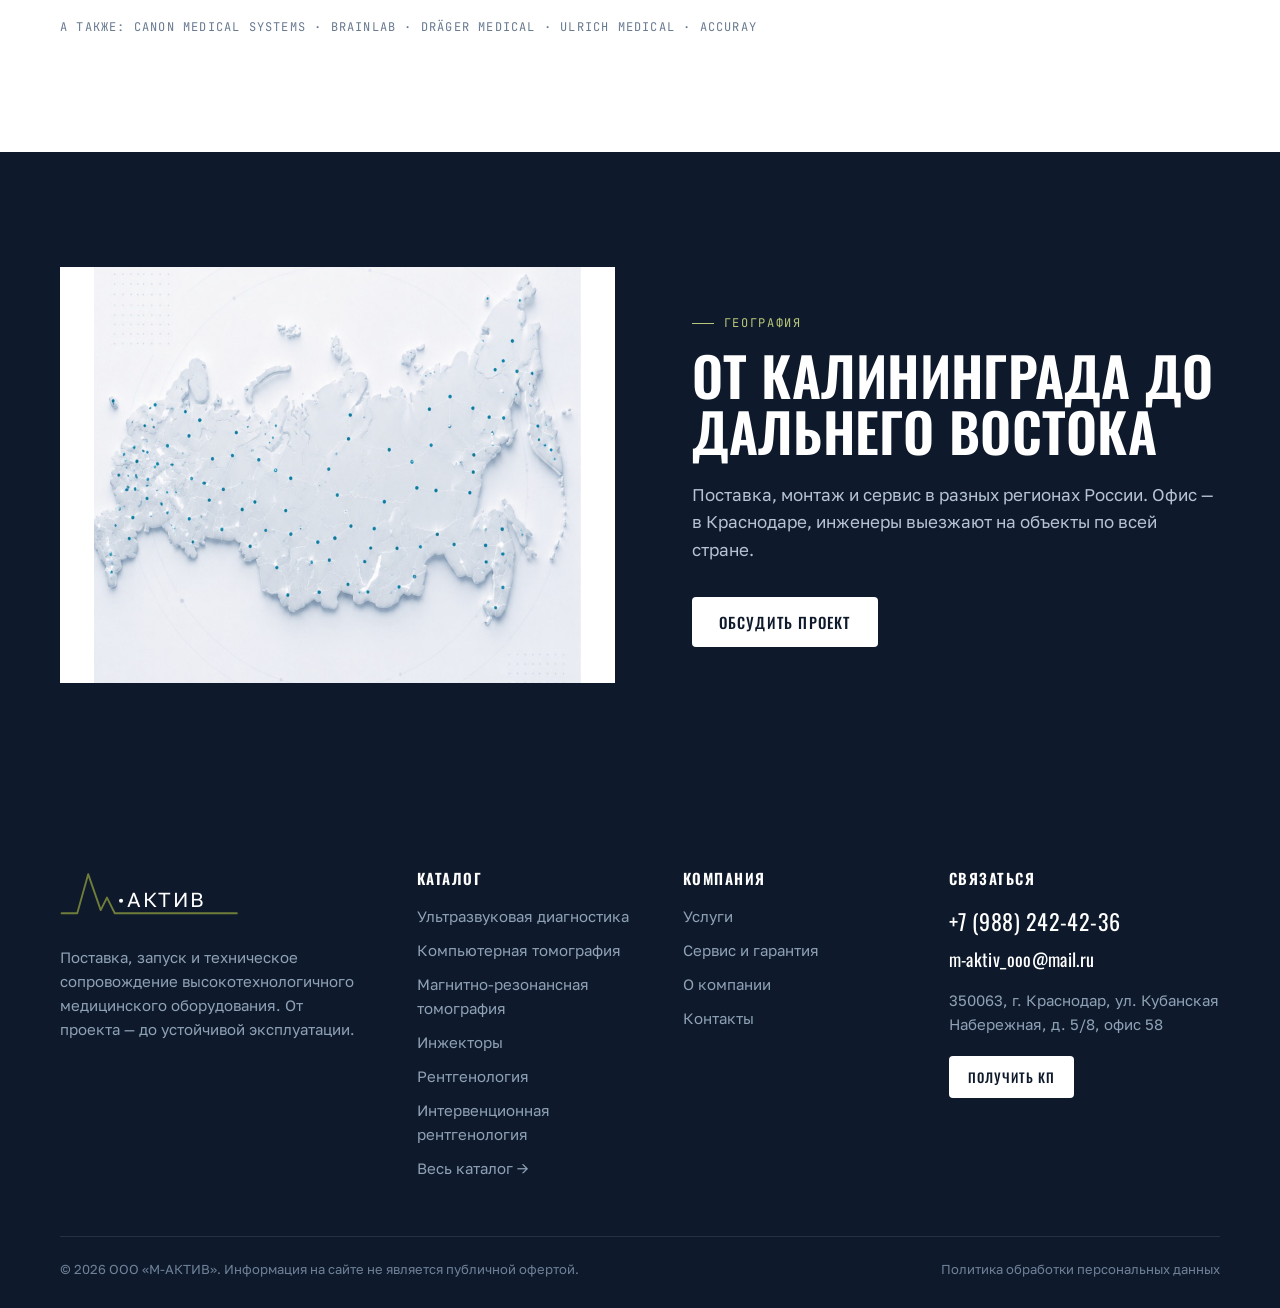
==== commit 09cd2a23: "[agent] add: переезд М-Актив на maktiv.ru — отправка заявок, sitemap, настройки сервера Co-Authored-" ====
(no text change in the page or its own stylesheets)
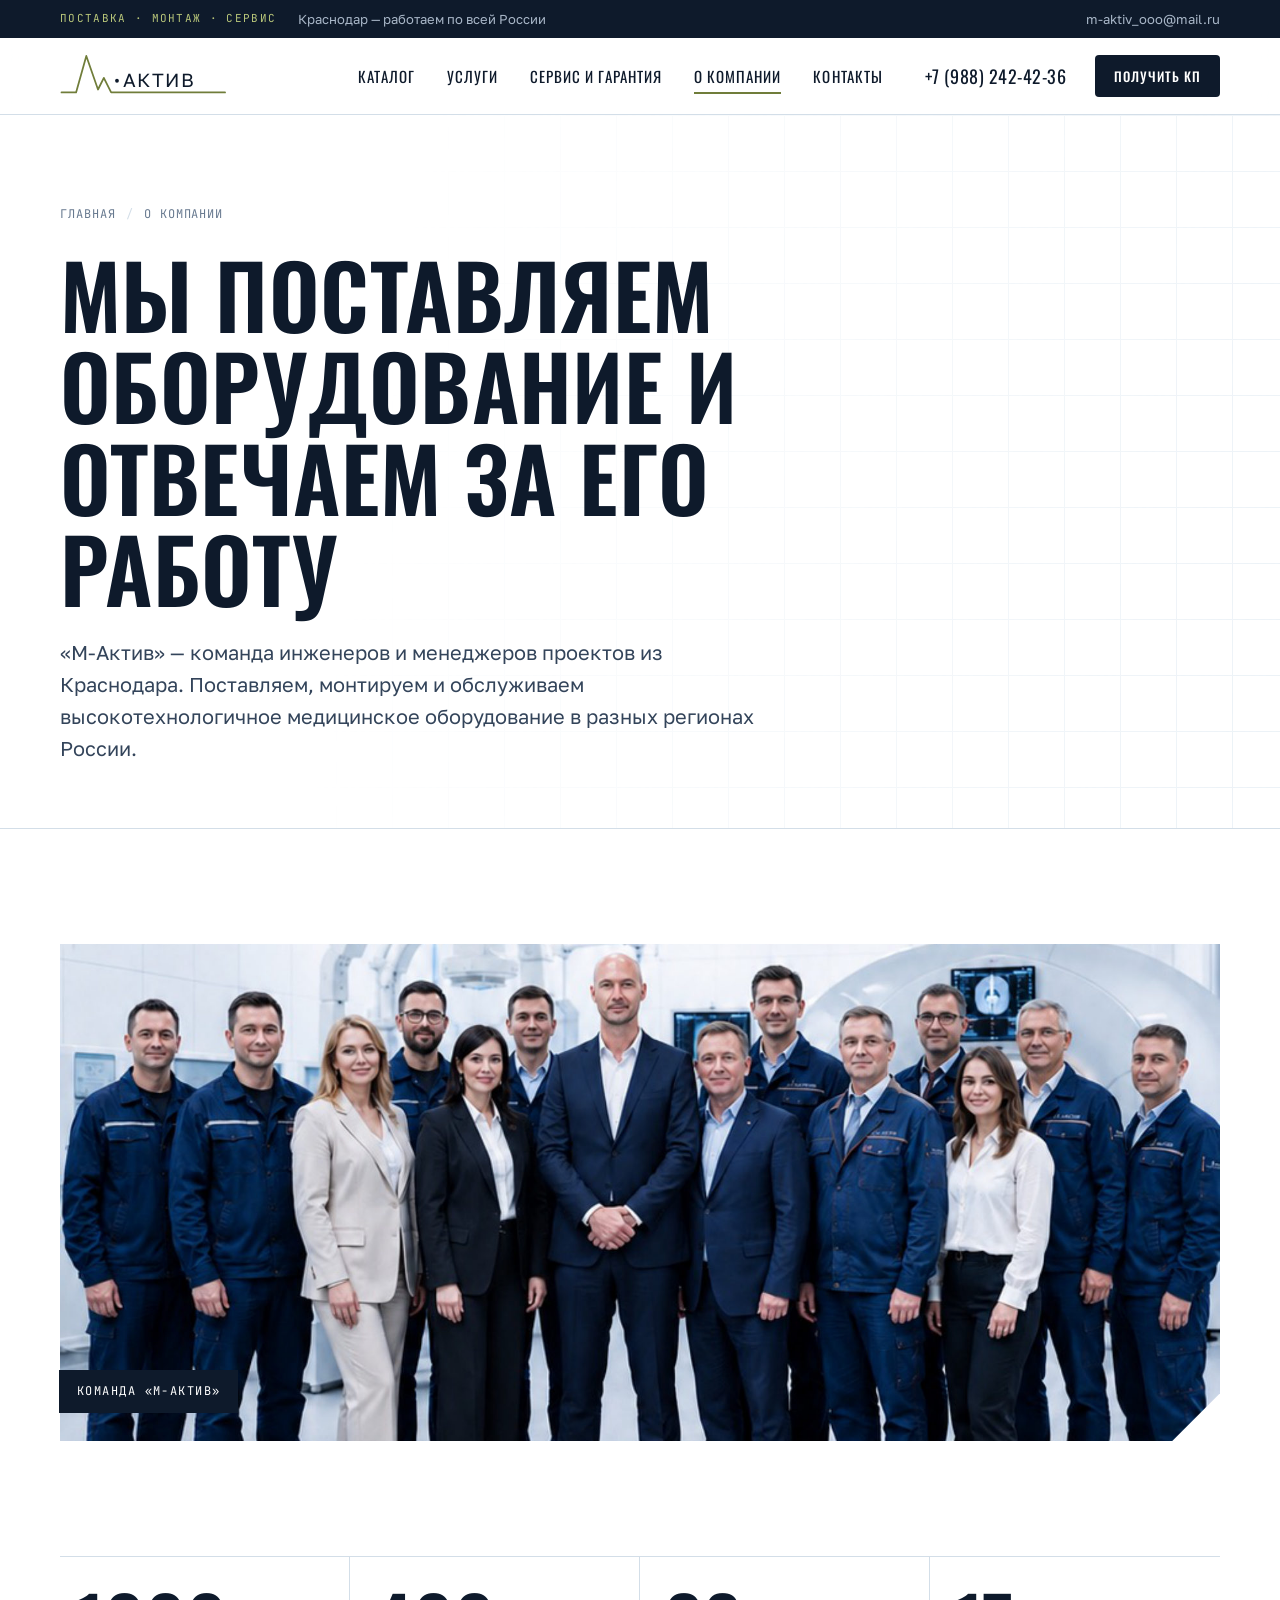
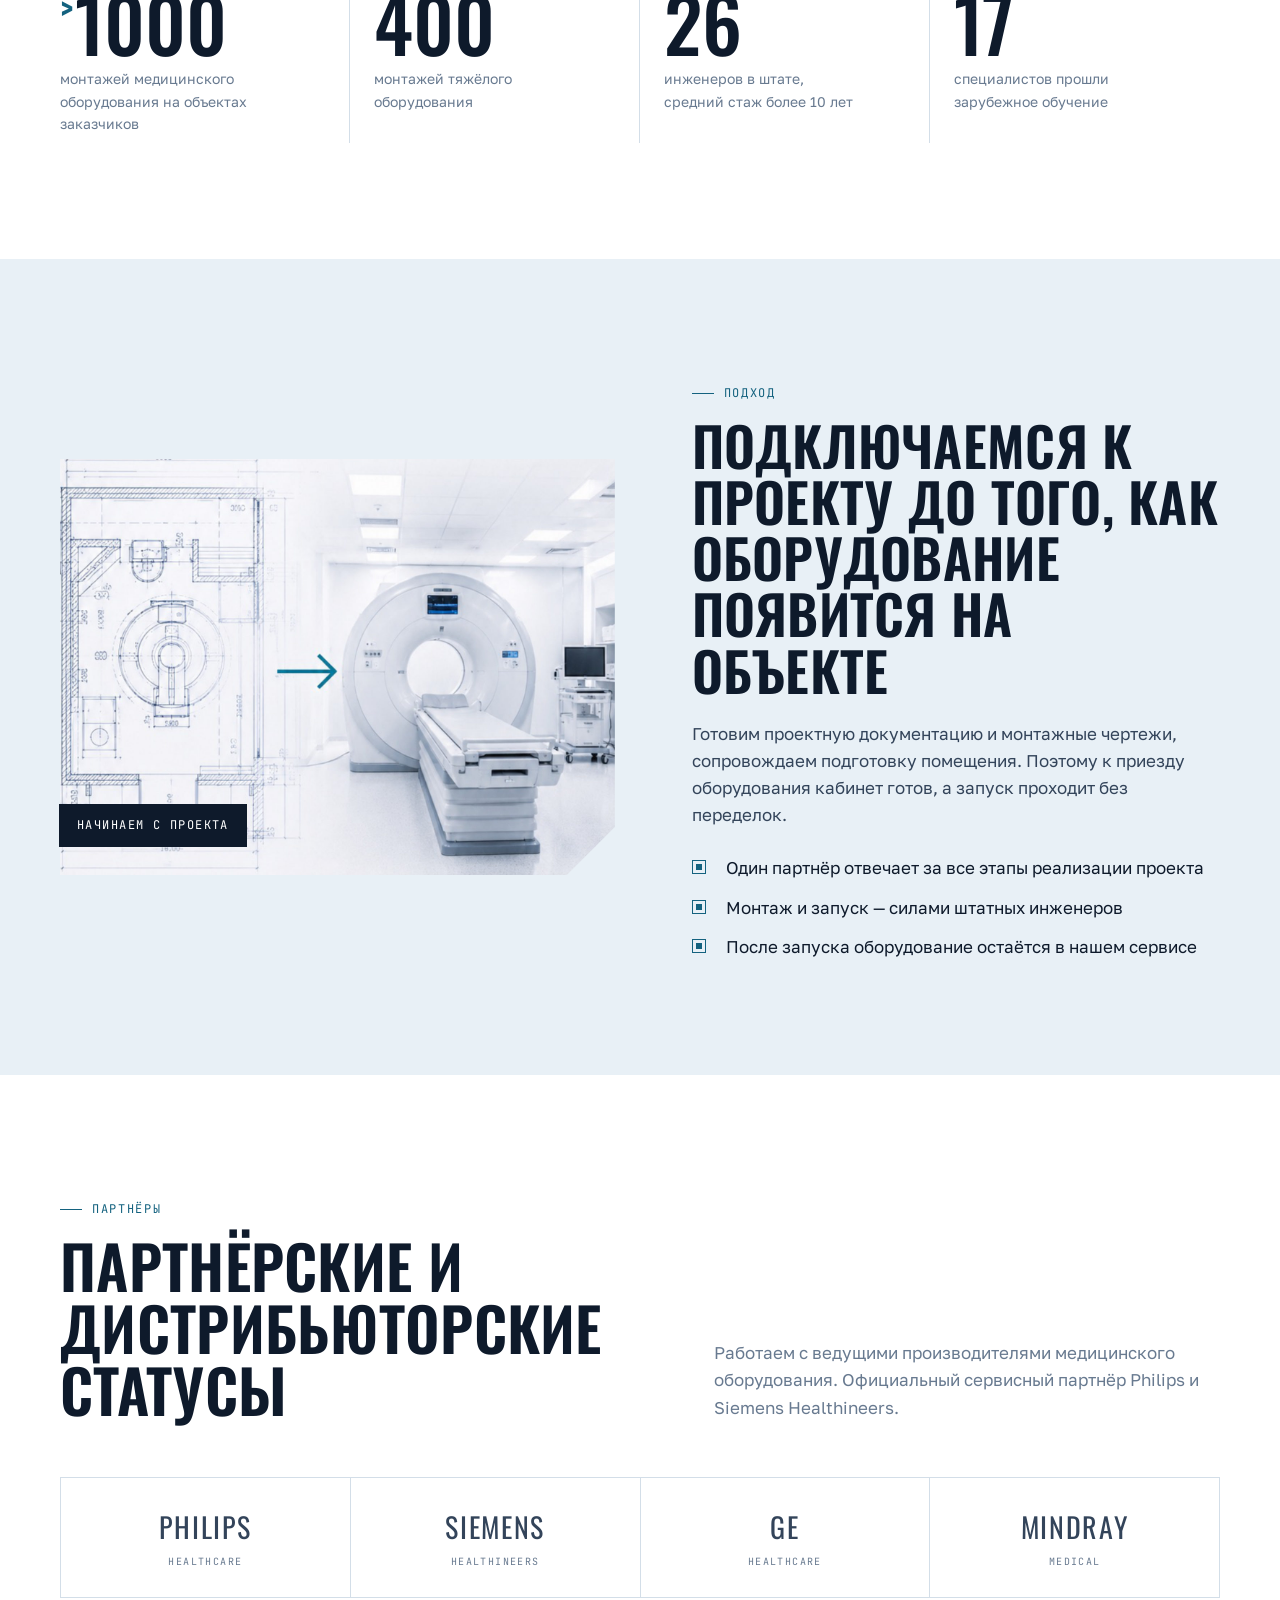
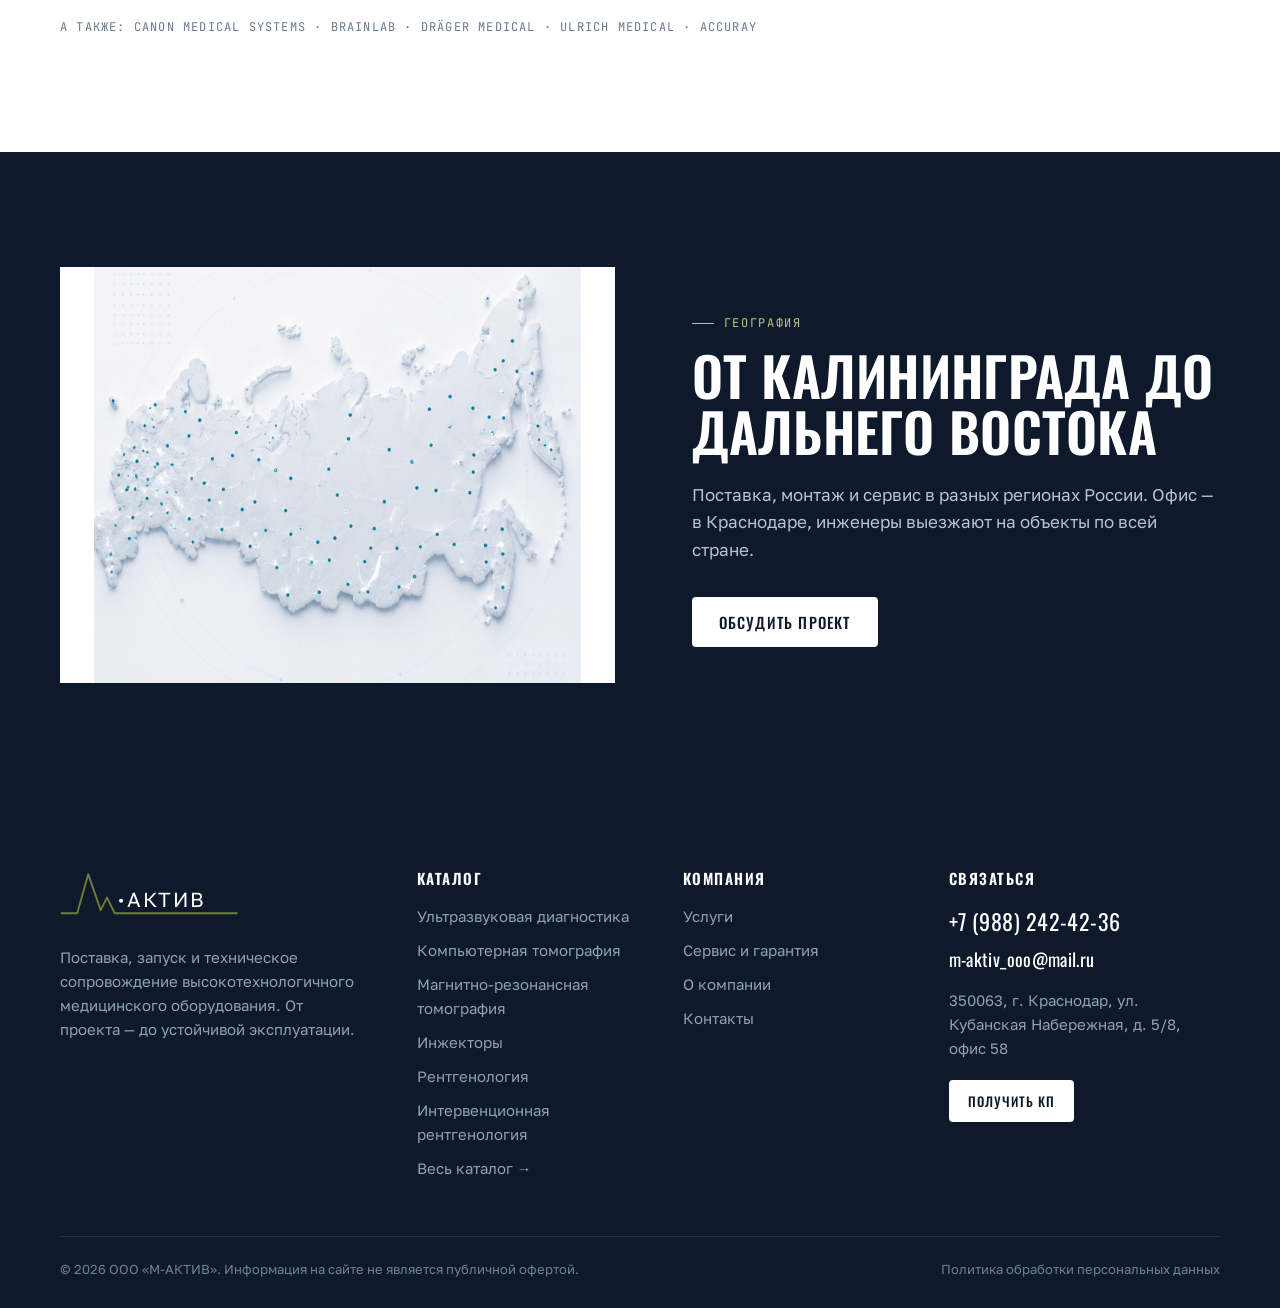
==== commit b29321c3: "[agent] update: шрифты М-Актив хранятся на сайте, без Google Fonts Co-Authored-By: Claude Opus 5.5 <" ====
--- a/about.html
+++ b/about.html
@@ -6,9 +6,7 @@
   <title>О компании — М-Актив</title>
   <meta name="description" content="ООО «М-Актив» — поставка, монтаж и сервис высокотехнологичного медицинского оборудования. 26 инженеров, более 1000 монтажей, работа по всей России.">
   <link rel="icon" href="assets/img/favicon.svg" type="image/svg+xml">
-  <link rel="preconnect" href="https://fonts.googleapis.com">
-  <link rel="preconnect" href="https://fonts.gstatic.com" crossorigin>
-  <link href="https://fonts.googleapis.com/css2?family=Golos+Text:wght@400;500;600&family=JetBrains+Mono:wght@400;500&family=Oswald:wght@400;500;600&display=swap" rel="stylesheet">
+  <link rel="stylesheet" href="assets/css/fonts.css">
   <link rel="stylesheet" href="assets/css/style.css">
 </head>
 <body data-page="about">
--- a/assets/css/fonts.css
+++ b/assets/css/fonts.css
@@ -0,0 +1,129 @@
+/* Шрифты хранятся на сайте (без запросов к Google). Лицензия: SIL Open Font License 1.1 */
+@font-face {
+  font-family: 'Golos Text';
+  font-style: normal;
+  font-weight: 400;
+  font-display: swap;
+  src: url(../fonts/golos-text-cyrillic-f57bdd.woff2) format('woff2');
+  unicode-range: U+0301, U+0400-045F, U+0490-0491, U+04B0-04B1, U+2116;
+}
+@font-face {
+  font-family: 'Golos Text';
+  font-style: normal;
+  font-weight: 400;
+  font-display: swap;
+  src: url(../fonts/golos-text-latin-0defa2.woff2) format('woff2');
+  unicode-range: U+0000-00FF, U+0131, U+0152-0153, U+02BB-02BC, U+02C6, U+02DA, U+02DC, U+0304, U+0308, U+0329, U+2000-206F, U+20AC, U+2122, U+2191, U+2193, U+2212, U+2215, U+FEFF, U+FFFD;
+}
+@font-face {
+  font-family: 'Golos Text';
+  font-style: normal;
+  font-weight: 500;
+  font-display: swap;
+  src: url(../fonts/golos-text-cyrillic-f57bdd.woff2) format('woff2');
+  unicode-range: U+0301, U+0400-045F, U+0490-0491, U+04B0-04B1, U+2116;
+}
+@font-face {
+  font-family: 'Golos Text';
+  font-style: normal;
+  font-weight: 500;
+  font-display: swap;
+  src: url(../fonts/golos-text-latin-0defa2.woff2) format('woff2');
+  unicode-range: U+0000-00FF, U+0131, U+0152-0153, U+02BB-02BC, U+02C6, U+02DA, U+02DC, U+0304, U+0308, U+0329, U+2000-206F, U+20AC, U+2122, U+2191, U+2193, U+2212, U+2215, U+FEFF, U+FFFD;
+}
+@font-face {
+  font-family: 'Golos Text';
+  font-style: normal;
+  font-weight: 600;
+  font-display: swap;
+  src: url(../fonts/golos-text-cyrillic-f57bdd.woff2) format('woff2');
+  unicode-range: U+0301, U+0400-045F, U+0490-0491, U+04B0-04B1, U+2116;
+}
+@font-face {
+  font-family: 'Golos Text';
+  font-style: normal;
+  font-weight: 600;
+  font-display: swap;
+  src: url(../fonts/golos-text-latin-0defa2.woff2) format('woff2');
+  unicode-range: U+0000-00FF, U+0131, U+0152-0153, U+02BB-02BC, U+02C6, U+02DA, U+02DC, U+0304, U+0308, U+0329, U+2000-206F, U+20AC, U+2122, U+2191, U+2193, U+2212, U+2215, U+FEFF, U+FFFD;
+}
+@font-face {
+  font-family: 'JetBrains Mono';
+  font-style: normal;
+  font-weight: 400;
+  font-display: swap;
+  src: url(../fonts/jetbrains-mono-cyrillic-b1b041.woff2) format('woff2');
+  unicode-range: U+0301, U+0400-045F, U+0490-0491, U+04B0-04B1, U+2116;
+}
+@font-face {
+  font-family: 'JetBrains Mono';
+  font-style: normal;
+  font-weight: 400;
+  font-display: swap;
+  src: url(../fonts/jetbrains-mono-latin-480c06.woff2) format('woff2');
+  unicode-range: U+0000-00FF, U+0131, U+0152-0153, U+02BB-02BC, U+02C6, U+02DA, U+02DC, U+0304, U+0308, U+0329, U+2000-206F, U+20AC, U+2122, U+2191, U+2193, U+2212, U+2215, U+FEFF, U+FFFD;
+}
+@font-face {
+  font-family: 'JetBrains Mono';
+  font-style: normal;
+  font-weight: 500;
+  font-display: swap;
+  src: url(../fonts/jetbrains-mono-cyrillic-b1b041.woff2) format('woff2');
+  unicode-range: U+0301, U+0400-045F, U+0490-0491, U+04B0-04B1, U+2116;
+}
+@font-face {
+  font-family: 'JetBrains Mono';
+  font-style: normal;
+  font-weight: 500;
+  font-display: swap;
+  src: url(../fonts/jetbrains-mono-latin-480c06.woff2) format('woff2');
+  unicode-range: U+0000-00FF, U+0131, U+0152-0153, U+02BB-02BC, U+02C6, U+02DA, U+02DC, U+0304, U+0308, U+0329, U+2000-206F, U+20AC, U+2122, U+2191, U+2193, U+2212, U+2215, U+FEFF, U+FFFD;
+}
+@font-face {
+  font-family: 'Oswald';
+  font-style: normal;
+  font-weight: 400;
+  font-display: swap;
+  src: url(../fonts/oswald-cyrillic-db2216.woff2) format('woff2');
+  unicode-range: U+0301, U+0400-045F, U+0490-0491, U+04B0-04B1, U+2116;
+}
+@font-face {
+  font-family: 'Oswald';
+  font-style: normal;
+  font-weight: 400;
+  font-display: swap;
+  src: url(../fonts/oswald-latin-ed56cb.woff2) format('woff2');
+  unicode-range: U+0000-00FF, U+0131, U+0152-0153, U+02BB-02BC, U+02C6, U+02DA, U+02DC, U+0304, U+0308, U+0329, U+2000-206F, U+20AC, U+2122, U+2191, U+2193, U+2212, U+2215, U+FEFF, U+FFFD;
+}
+@font-face {
+  font-family: 'Oswald';
+  font-style: normal;
+  font-weight: 500;
+  font-display: swap;
+  src: url(../fonts/oswald-cyrillic-db2216.woff2) format('woff2');
+  unicode-range: U+0301, U+0400-045F, U+0490-0491, U+04B0-04B1, U+2116;
+}
+@font-face {
+  font-family: 'Oswald';
+  font-style: normal;
+  font-weight: 500;
+  font-display: swap;
+  src: url(../fonts/oswald-latin-ed56cb.woff2) format('woff2');
+  unicode-range: U+0000-00FF, U+0131, U+0152-0153, U+02BB-02BC, U+02C6, U+02DA, U+02DC, U+0304, U+0308, U+0329, U+2000-206F, U+20AC, U+2122, U+2191, U+2193, U+2212, U+2215, U+FEFF, U+FFFD;
+}
+@font-face {
+  font-family: 'Oswald';
+  font-style: normal;
+  font-weight: 600;
+  font-display: swap;
+  src: url(../fonts/oswald-cyrillic-db2216.woff2) format('woff2');
+  unicode-range: U+0301, U+0400-045F, U+0490-0491, U+04B0-04B1, U+2116;
+}
+@font-face {
+  font-family: 'Oswald';
+  font-style: normal;
+  font-weight: 600;
+  font-display: swap;
+  src: url(../fonts/oswald-latin-ed56cb.woff2) format('woff2');
+  unicode-range: U+0000-00FF, U+0131, U+0152-0153, U+02BB-02BC, U+02C6, U+02DA, U+02DC, U+0304, U+0308, U+0329, U+2000-206F, U+20AC, U+2122, U+2191, U+2193, U+2212, U+2215, U+FEFF, U+FFFD;
+}
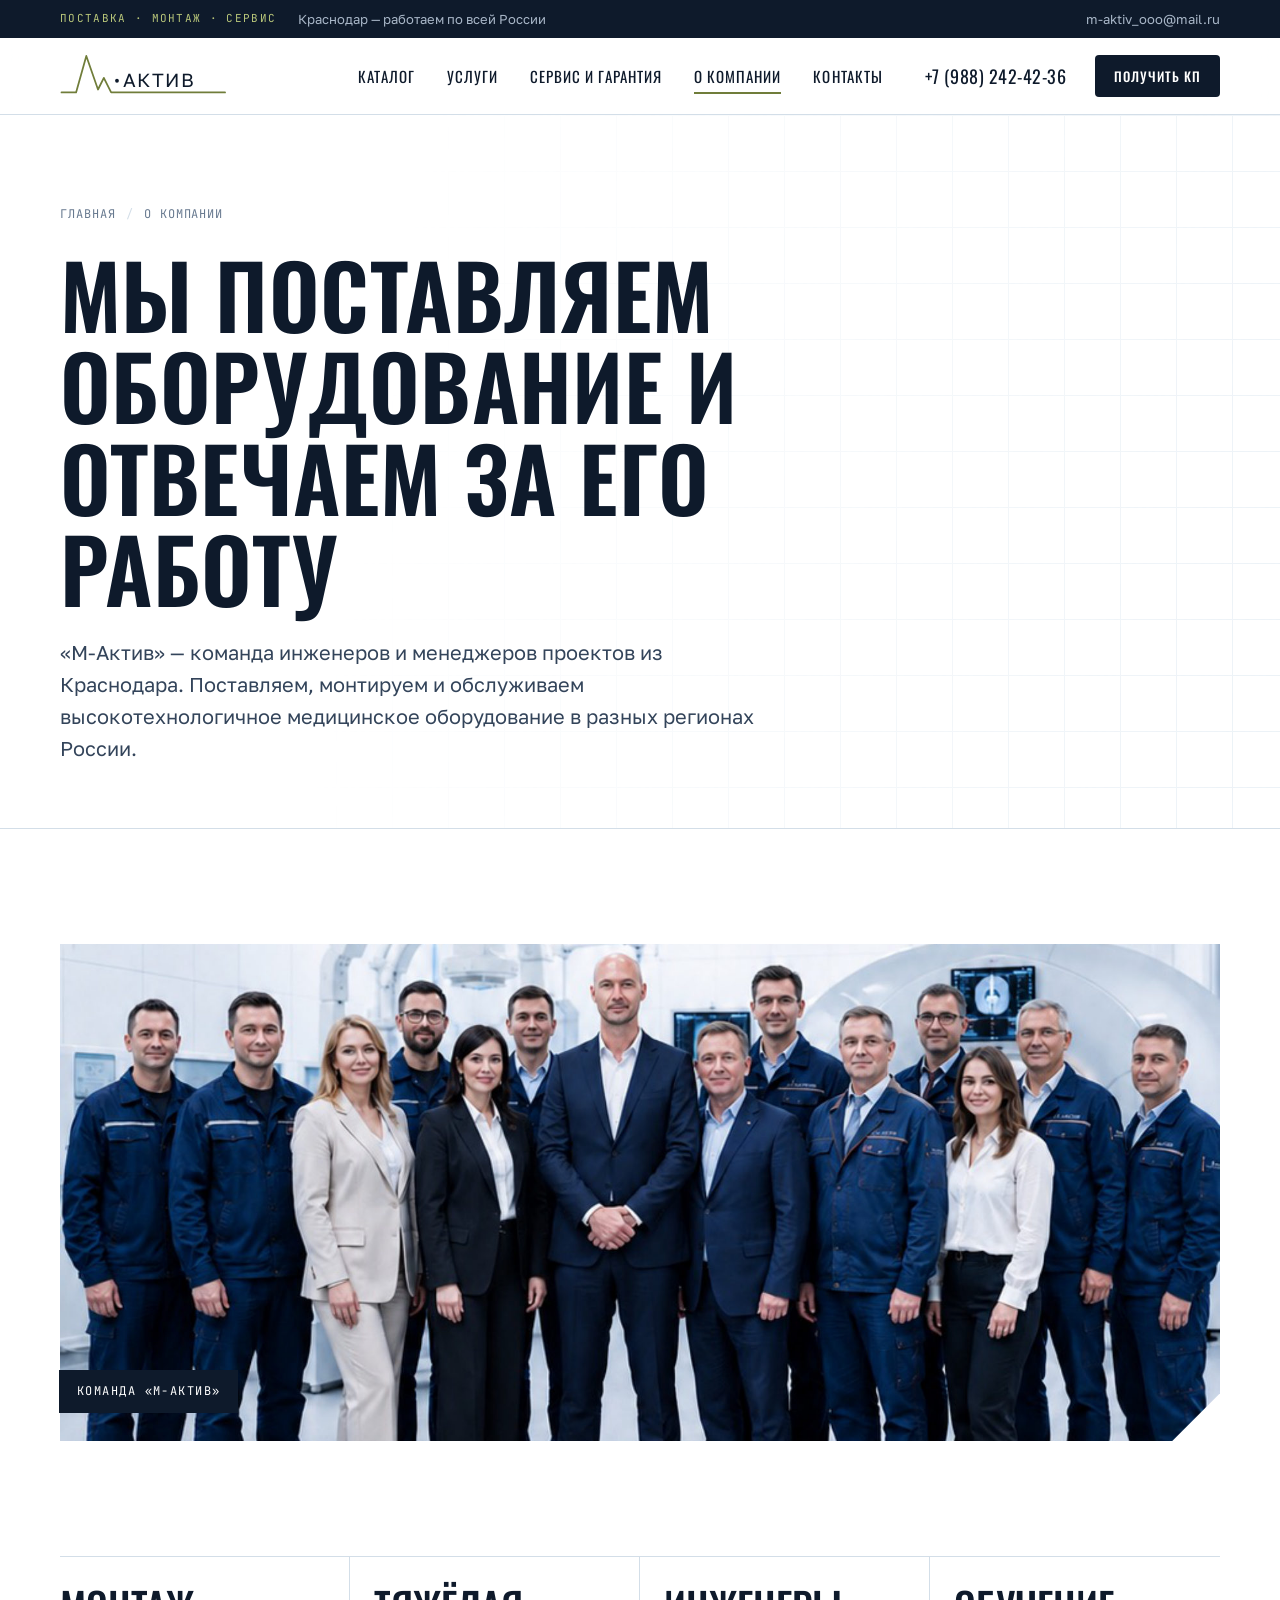
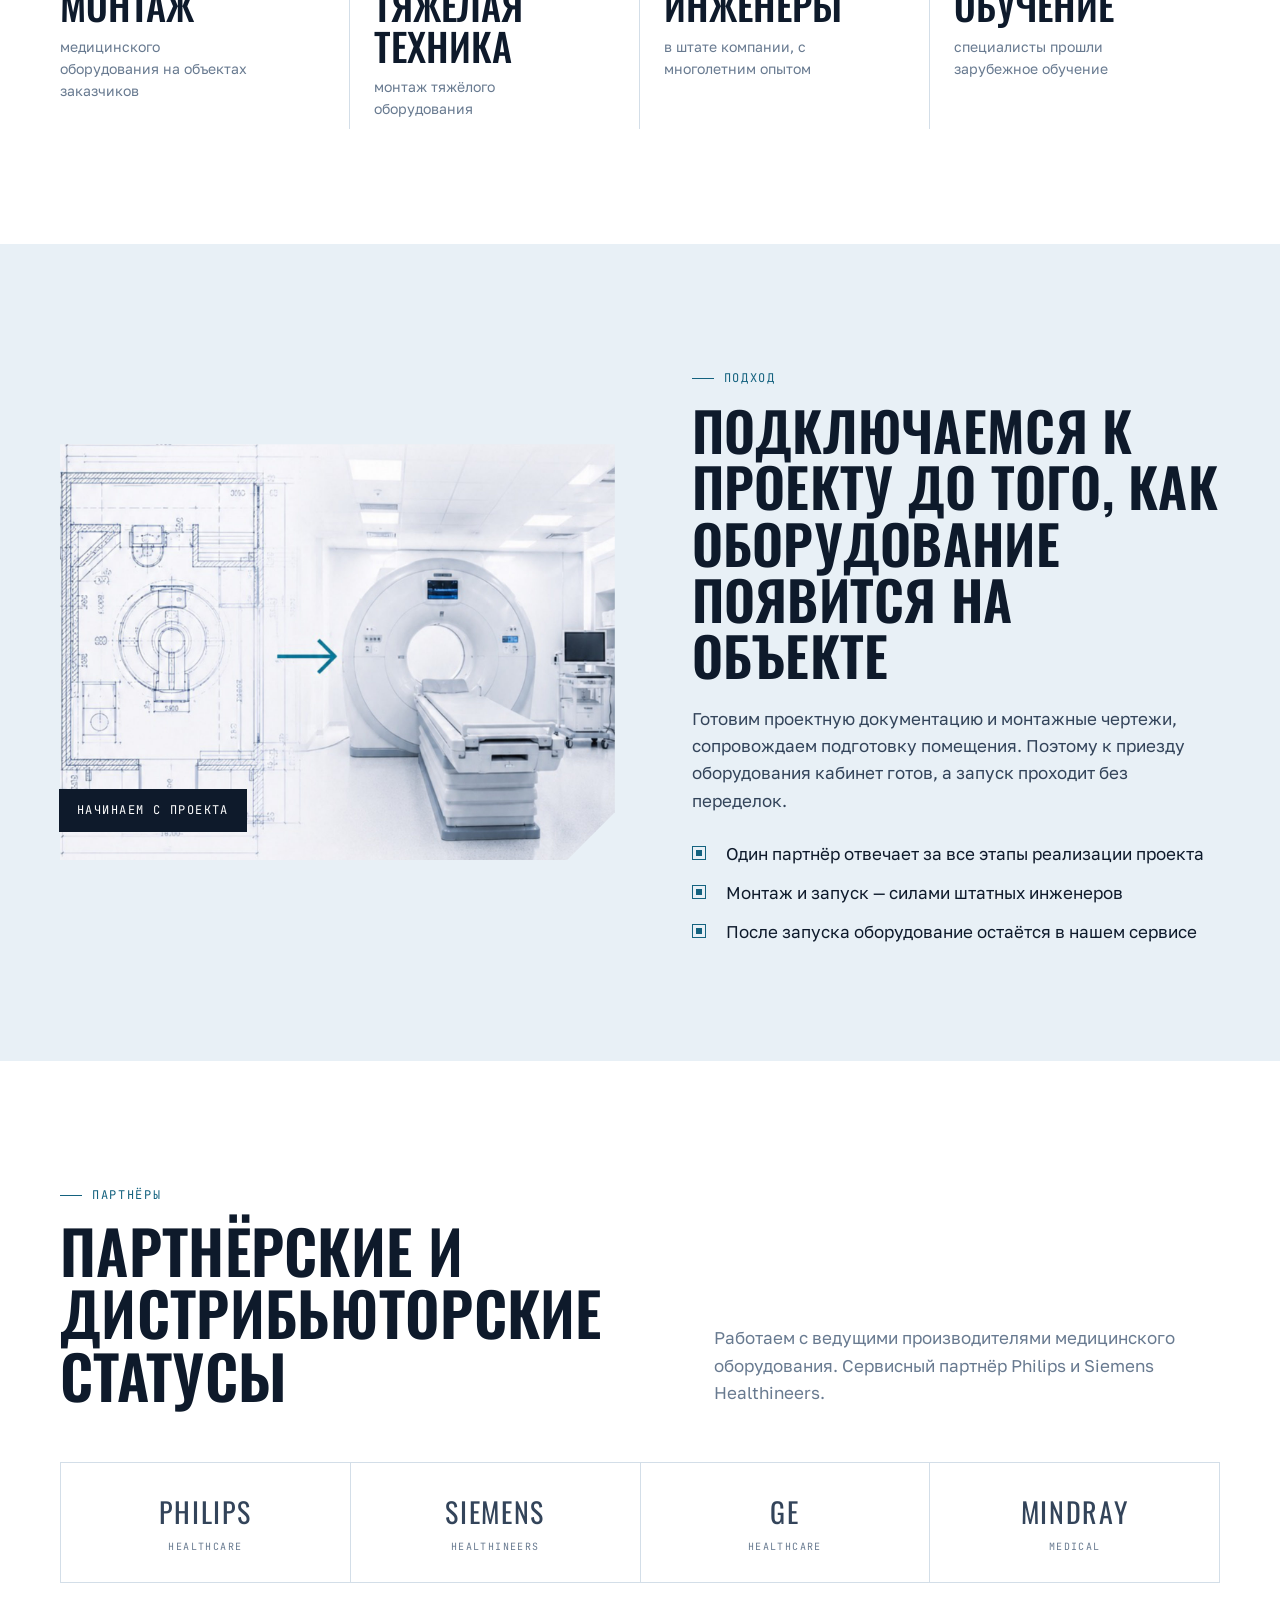
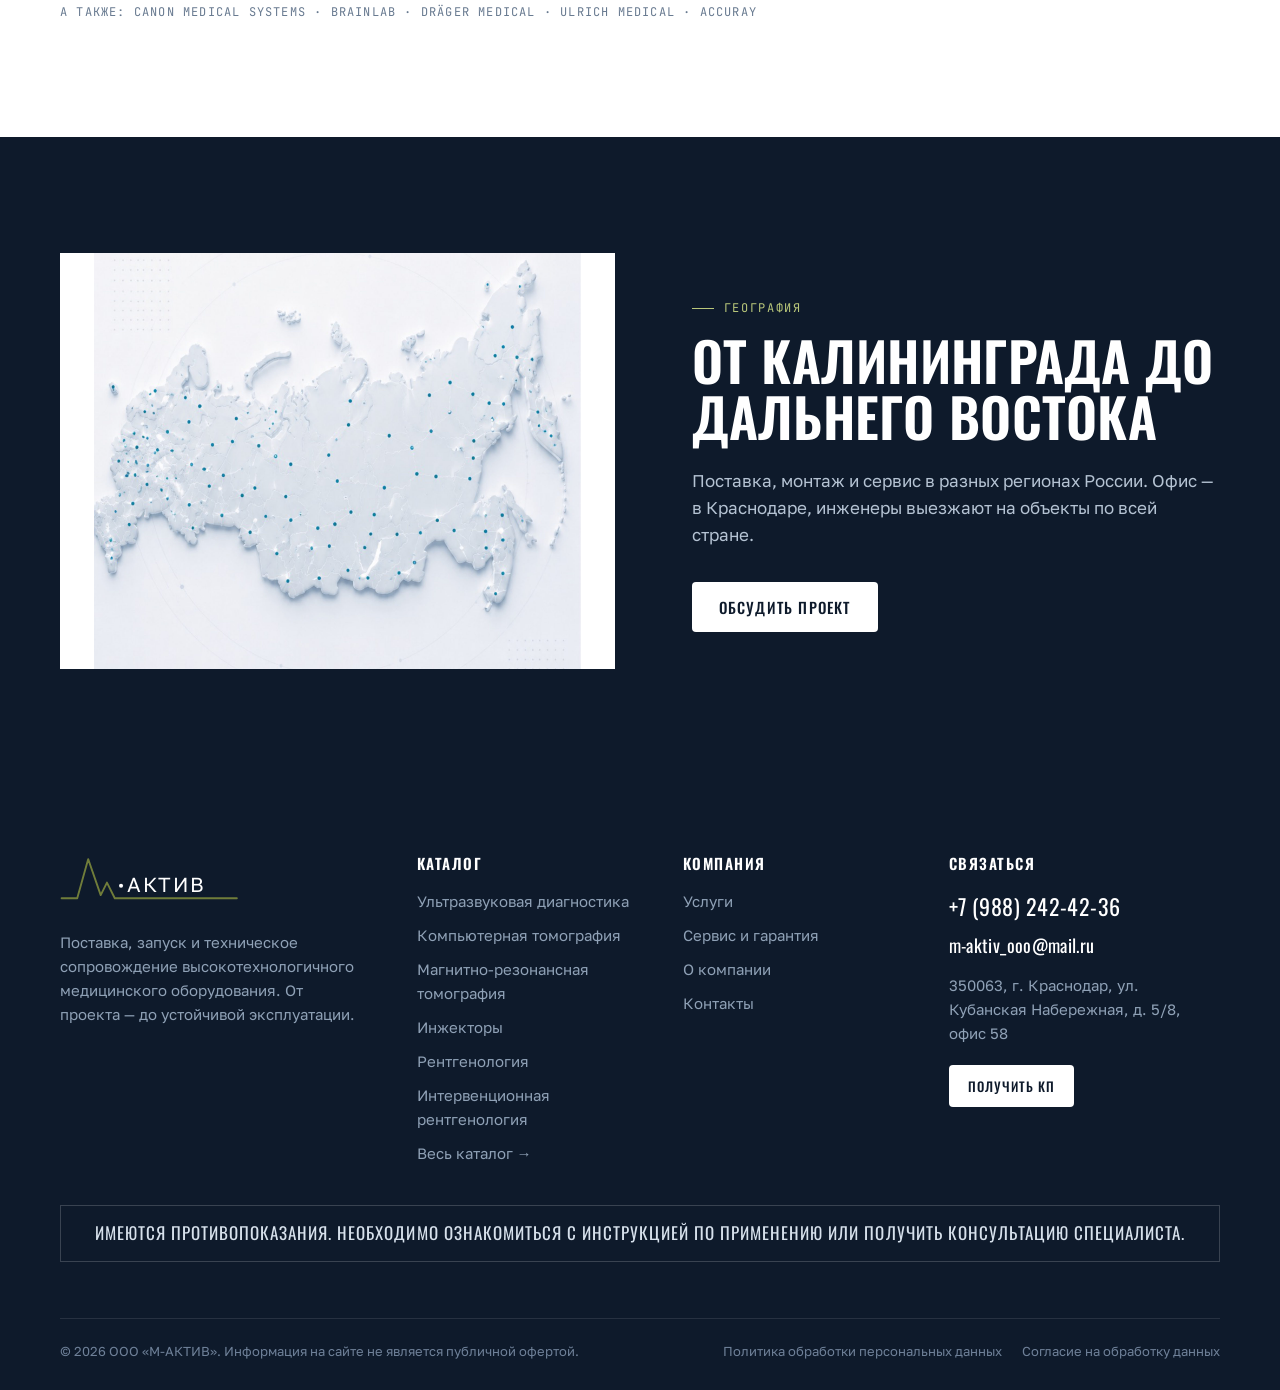
==== commit b0244e2a: "[agent] update: М-Актив — без цифр, «сервисный партнёр», УЗИ без деления на классы Co-Authored-By: C" ====
--- a/about.html
+++ b/about.html
@@ -4,7 +4,7 @@
   <meta charset="utf-8">
   <meta name="viewport" content="width=device-width, initial-scale=1">
   <title>О компании — М-Актив</title>
-  <meta name="description" content="ООО «М-Актив» — поставка, монтаж и сервис высокотехнологичного медицинского оборудования. 26 инженеров, более 1000 монтажей, работа по всей России.">
+  <meta name="description" content="ООО «М-Актив» — поставка, монтаж и сервис высокотехнологичного медицинского оборудования. Штатные инженеры, работа по всей России.">
   <link rel="icon" href="assets/img/favicon.svg" type="image/svg+xml">
   <link rel="stylesheet" href="assets/css/fonts.css">
   <link rel="stylesheet" href="assets/css/style.css">
@@ -33,10 +33,10 @@
     <section class="section section--white">
       <div class="wrap">
         <div class="stats reveal">
-          <div class="stat"><div class="stat__num"><sup>&gt;</sup>1000</div><div class="stat__txt">монтажей медицинского оборудования на объектах заказчиков</div></div>
-          <div class="stat"><div class="stat__num">400</div><div class="stat__txt">монтажей тяжёлого оборудования</div></div>
-          <div class="stat"><div class="stat__num">26</div><div class="stat__txt">инженеров в штате, средний стаж более 10 лет</div></div>
-          <div class="stat"><div class="stat__num">17</div><div class="stat__txt">специалистов прошли зарубежное обучение</div></div>
+          <div class="stat"><div class="stat__num stat__num--word">Монтаж</div><div class="stat__txt">медицинского оборудования на объектах заказчиков</div></div>
+          <div class="stat"><div class="stat__num stat__num--word">Тяжёлая техника</div><div class="stat__txt">монтаж тяжёлого оборудования</div></div>
+          <div class="stat"><div class="stat__num stat__num--word">Инженеры</div><div class="stat__txt">в штате компании, с многолетним опытом</div></div>
+          <div class="stat"><div class="stat__num stat__num--word">Обучение</div><div class="stat__txt">специалисты прошли зарубежное обучение</div></div>
         </div>
       </div>
     </section>
@@ -64,7 +64,7 @@
       <div class="wrap">
         <div class="section-head reveal">
           <div><span class="label">Партнёры</span><h2>Партнёрские и дистрибьюторские статусы</h2></div>
-          <p>Работаем с ведущими производителями медицинского оборудования. Официальный сервисный партнёр Philips и Siemens Healthineers.</p>
+          <p>Работаем с ведущими производителями медицинского оборудования. Сервисный партнёр Philips и Siemens Healthineers.</p>
         </div>
         <div class="brands reveal">
           <div class="brand"><div>Philips<small>Healthcare</small></div></div>
--- a/assets/css/style.css
+++ b/assets/css/style.css
@@ -478,3 +478,19 @@
   .hero__chip { left: 12px; bottom: 12px; padding: 12px 14px; }
   .hero__chip b { font-size: 26px; }
 }
+
+/* ---------- предупреждение для медизделий и лицензии ---------- */
+.med-warning {
+  margin-top: 40px; padding: 16px 20px; border: 1px solid rgba(255, 255, 255, .18);
+  font-family: var(--f-display); font-size: clamp(14px, 1.6vw, 17px); letter-spacing: .06em; text-transform: uppercase;
+  color: #D7E1EC; line-height: 1.35; text-align: center;
+}
+.footer__licenses { list-style: none; padding: 0; margin: 40px 0 0; display: grid; gap: 6px; font-size: 13px; color: #8FA1B6; }
+.footer__licenses b { color: #C9D5E2; font-weight: 500; }
+.footer__docs { display: flex; gap: 20px; flex-wrap: wrap; }
+.footer__bottom a:hover { color: #fff; }
+.lic-list { list-style: none; padding: 0; margin: 0; display: grid; gap: 10px; font-size: 15px; }
+.lic-list b { color: var(--ink); font-weight: 500; }
+
+/* преимущества словами вместо цифр */
+.stat__num--word { font-size: clamp(26px, 3vw, 40px); line-height: 1.05; text-transform: uppercase; font-weight: 500; }
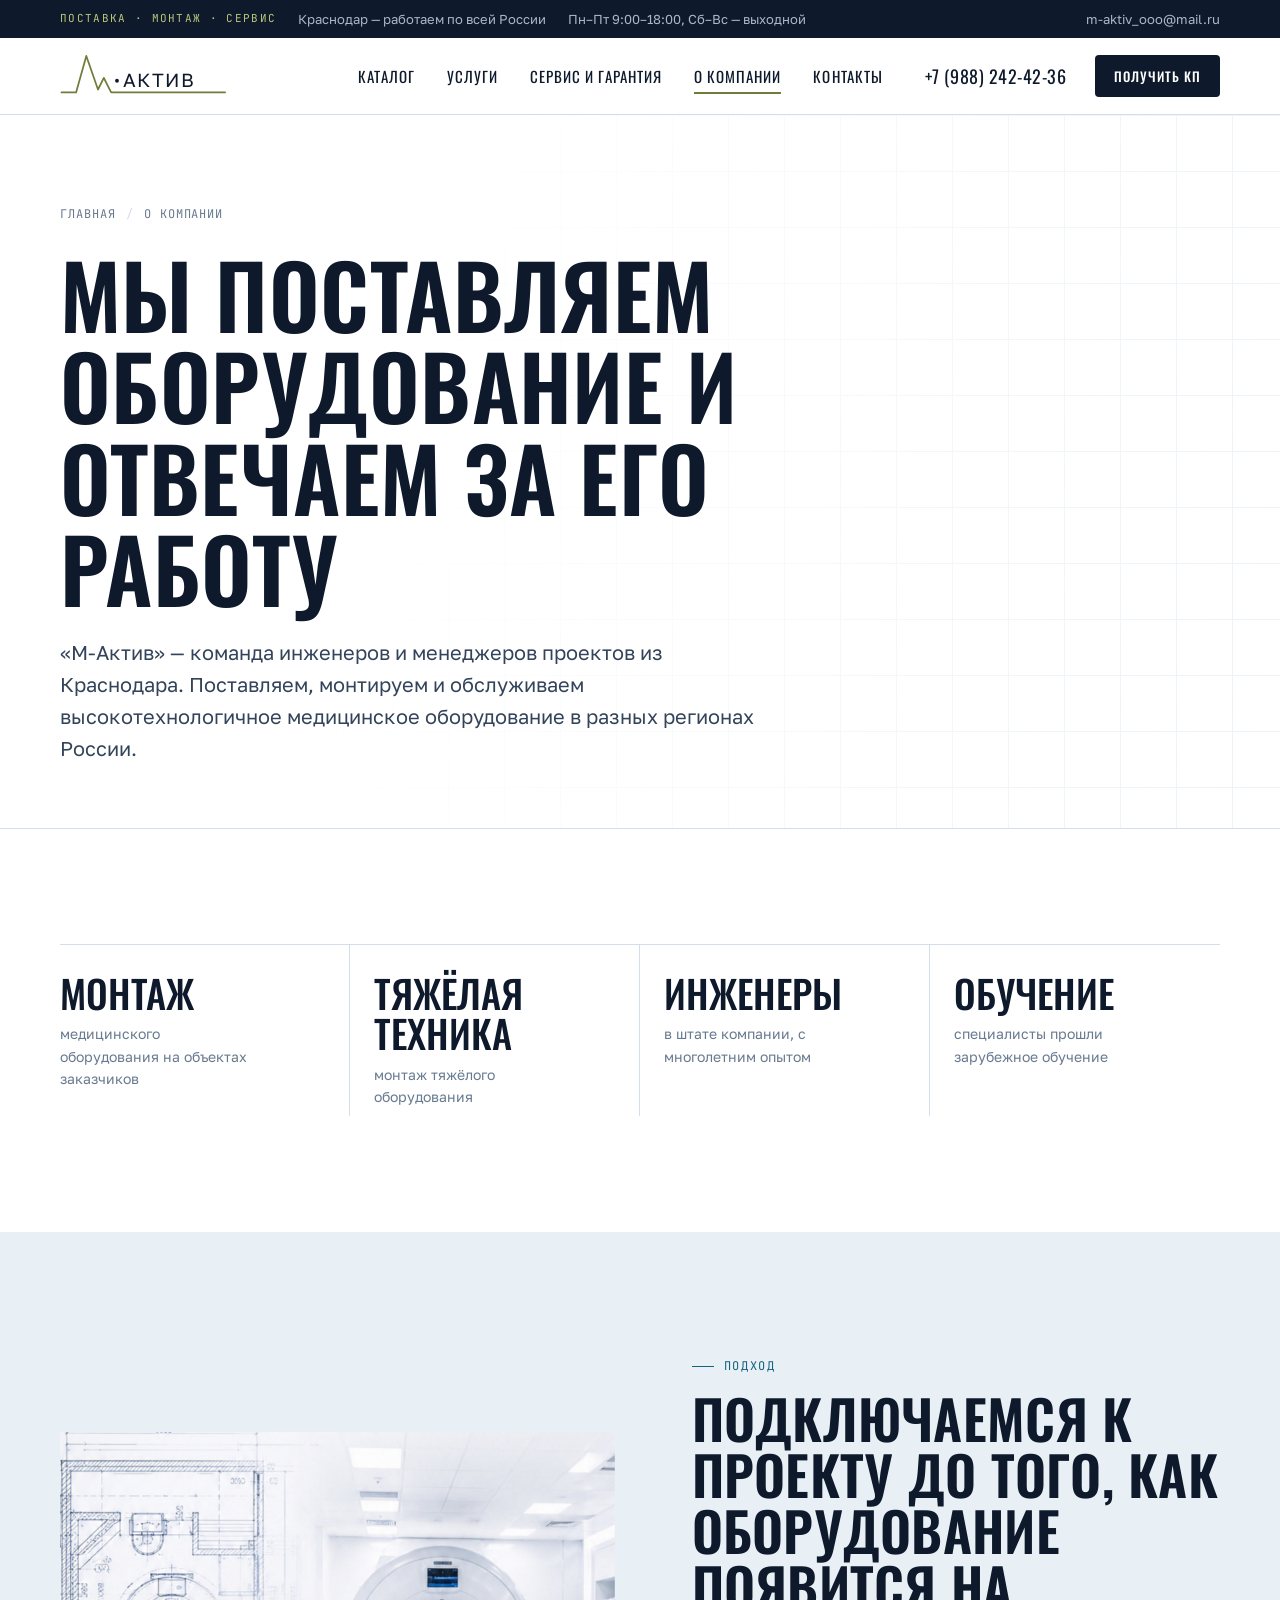
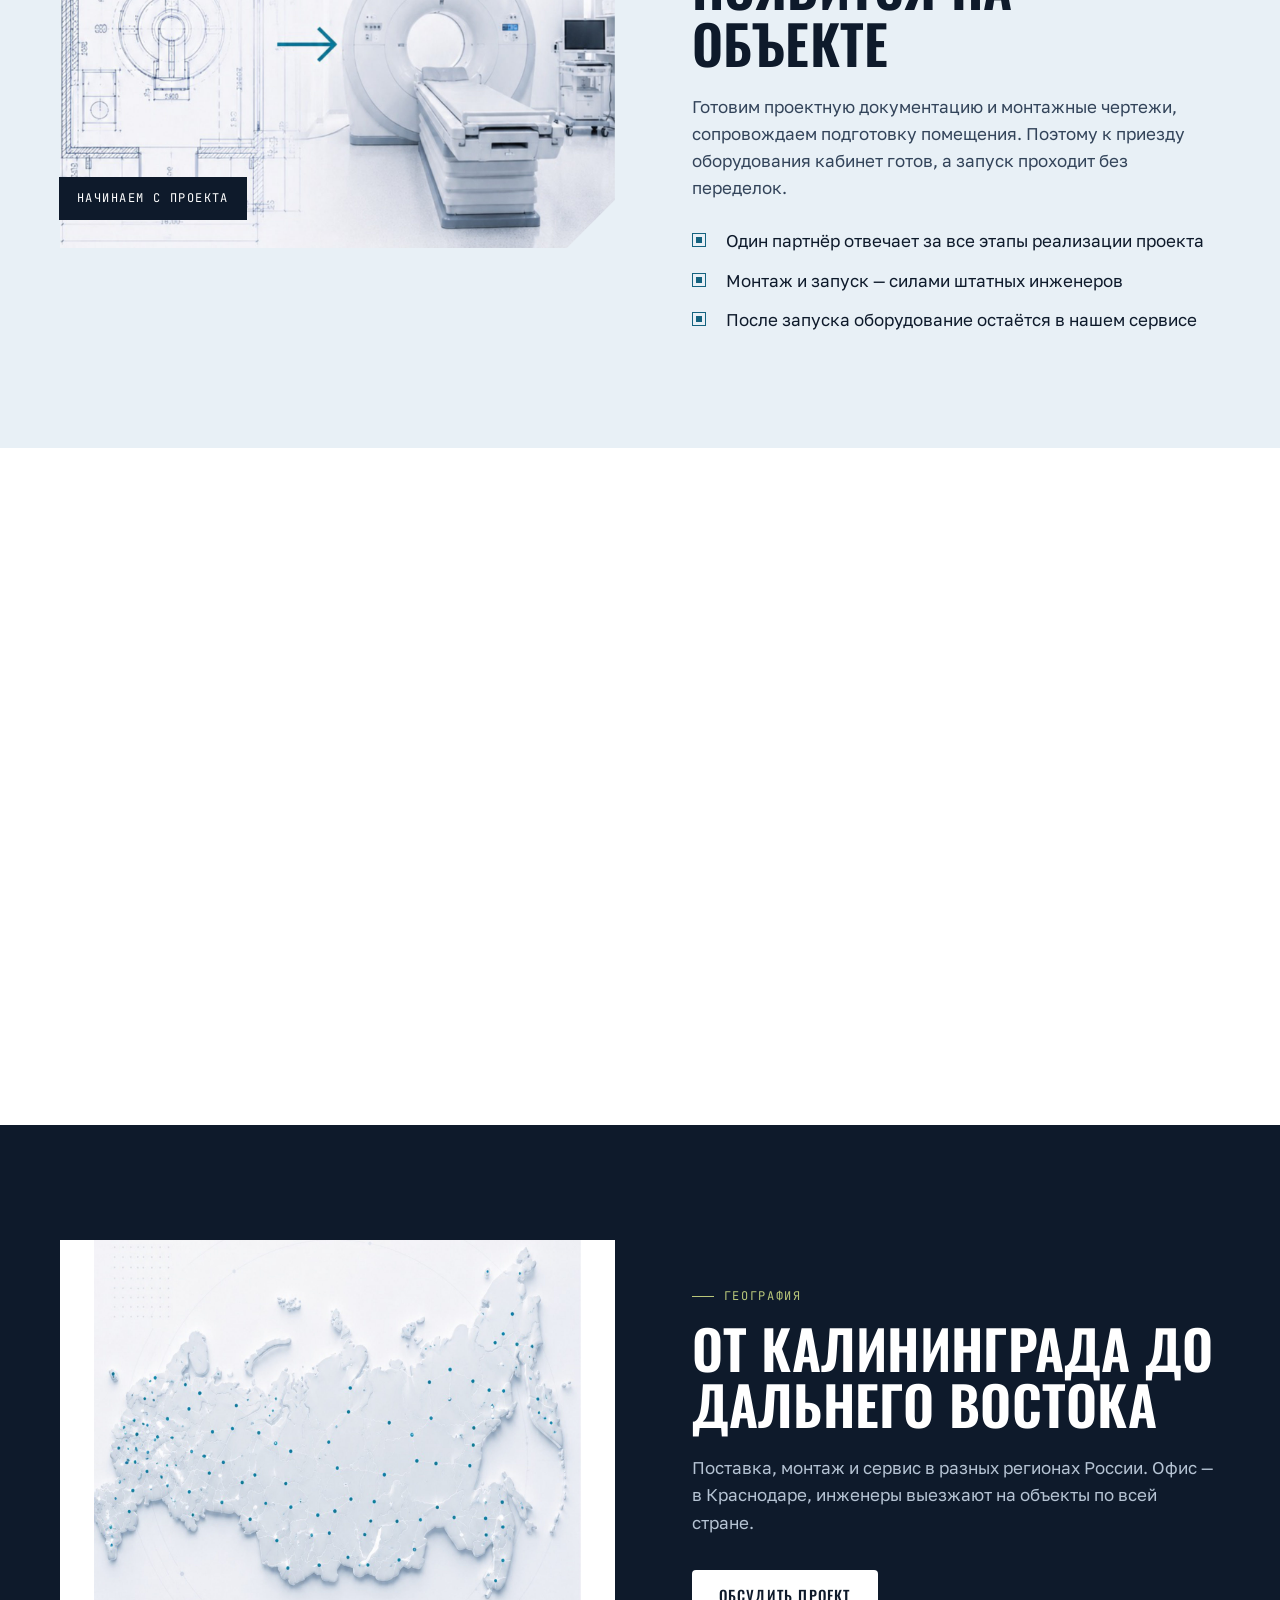
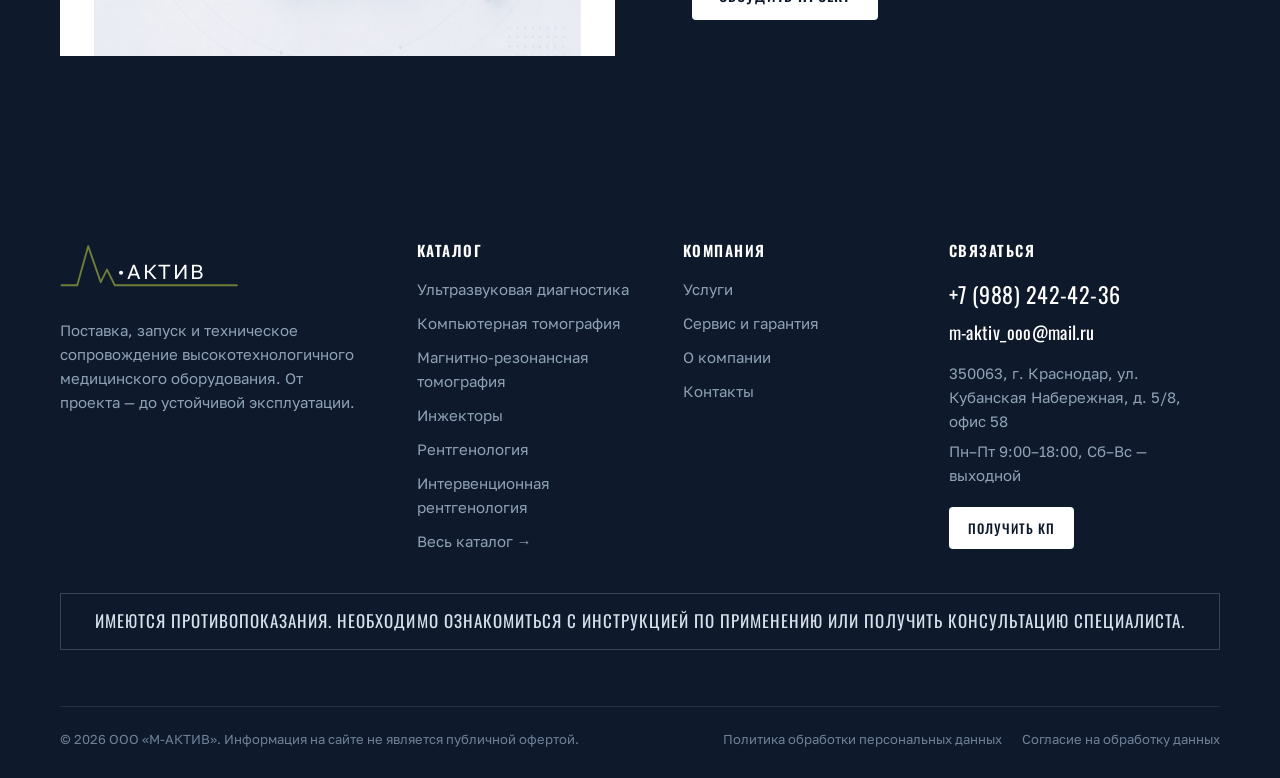
==== commit 7707cb14: "[agent] update: М-Актив — без фото сотрудников, без банковских реквизитов, время работы Co-Authored-" ====
--- a/about.html
+++ b/about.html
@@ -21,14 +21,6 @@
       </div>
     </section>
 
-    <section class="section section--white" style="padding-bottom:0">
-      <div class="wrap">
-        <div class="split__media reveal">
-          <img src="assets/img/team.jpg" alt="Команда М-Актив" style="aspect-ratio:21/9">
-          <div class="tag">Команда «М-Актив»</div>
-        </div>
-      </div>
-    </section>
 
     <section class="section section--white">
       <div class="wrap">
